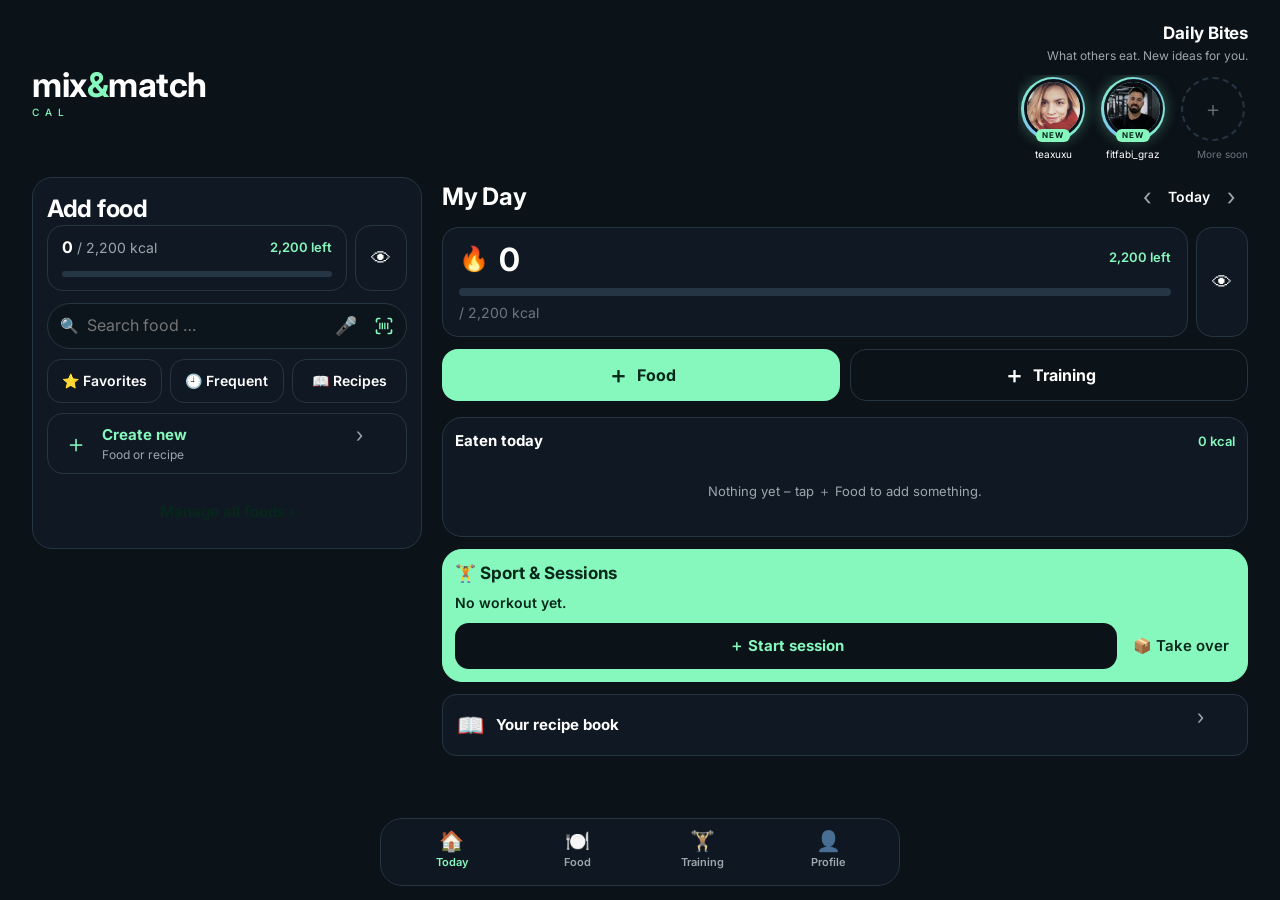
==== index.html @ d4cfd630 "Version 4.0: neues Design – Heute · Essen · Training · Profil, 👁 Anzeige (nur Kalorien als Standard)" ====
<!DOCTYPE html>
<html lang="en">

<!-- =====================================================
     Mix & Match Calories – Version 1.1 (EN/DE)
     Aufbau:  index.html       = das Haus (Struktur)
              css/style.css    = die Einrichtung (Aussehen)
              js/texte.js      = das zweisprachige Klingelschild (alle Texte EN + DE)
              js/startdaten.js = die Erstmieter (Start-Lebensmittel)
              js/speicher.js   = der Keller (localStorage)
              js/app.js        = die Hausmeister (alle Funktionen)
     Texte im HTML sind nur Platzhalter: data-t="..." sagt, welcher
     Text aus texte.js hier in der gewählten Sprache hinkommt.
     ===================================================== -->

<head>
    <meta charset="UTF-8">
    <meta name="viewport" content="width=device-width, initial-scale=1, maximum-scale=1, user-scalable=no, viewport-fit=cover">
    <meta name="theme-color" content="#0b1218">
    <meta name="apple-mobile-web-app-capable" content="yes">
    <meta name="apple-mobile-web-app-status-bar-style" content="black">
    <title>Mix & Match Cal</title>
    <meta name="apple-mobile-web-app-title" content="Mix & Match Cal">
    <meta name="application-name" content="Mix & Match Cal">
    <meta name="description" content="Mix your favorite foods into your perfect day – calories and protein are calculated automatically.">
    <link rel="manifest" href="manifest.webmanifest">
    <link rel="icon" type="image/png" href="bilder/icon/favicon.png">
    <link rel="apple-touch-icon" sizes="180x180" href="bilder/icon/apple-touch-icon.png?v=39">
    <link rel="apple-touch-icon" sizes="167x167" href="bilder/icon/apple-touch-icon-167.png?v=39">
    <link rel="apple-touch-icon" sizes="152x152" href="bilder/icon/apple-touch-icon-152.png?v=39">

    <link rel="preconnect" href="https://fonts.googleapis.com">
    <link rel="preconnect" href="https://fonts.gstatic.com" crossorigin>
    <link href="https://fonts.googleapis.com/css2?family=Inter:wght@400;500;600;700&display=swap" rel="stylesheet">
    <link rel="stylesheet" href="css/style.css">
</head>

<body data-tab="plan">

    <!-- ===== Kopfbereich: Logo + Story-Kreise ("What I Eat in a Day") ===== -->
    <header class="kopf">
        <h1 class="logo">
            mix<span>&amp;</span>match
            <small>CAL</small>
        </h1>
        <section class="creators" aria-labelledby="creatorsTitel">
            <h2 id="creatorsTitel" class="creators-titel" data-t="creators">What I Eat in a Day</h2>
            <p class="creators-unter" data-t="creatorsUnter">Recipes and ideas from your favorite people on Instagram and YouTube</p>
            <div id="storyLeiste" class="story-leiste"></div>
        </section>
    </header>

    <main class="layout">

        <!-- ===== Bereich: Meine Lebensmittel ===== -->
        <section class="bereich bereich-foods">

            <h2 class="tag-titel" data-t="essenHinzu">Add food</h2>
            <div class="kcal-zeile">
                <div class="kcal-mini" id="essenKcal"><span class="kcal-mini-text"><b id="essenKcalIst">0</b> / <span id="essenKcalZiel">2.200</span> kcal</span><span class="kcal-mini-frei" id="essenKcalFrei"></span><span class="kpi-spur"><i id="essenKcalSpur"></i></span></div>
                <button type="button" class="knopf-auge" data-anzeige data-t-aria="anzeigeTitel" aria-label="What do you want to see?">👁</button>
            </div>
            <!-- Eine Suche + Chips: Favoriten · Häufig · Rezepte -->
            <div class="tag-oben">
                <label class="suche tag-suche">
                    <span aria-hidden="true">🔍</span>
                    <input id="tagSuche" type="search" data-t-ph="tagSuchePh" placeholder="Add food …" autocomplete="off" enterkeyhint="search">
                    <button type="button" class="suche-mikro" id="tagMikro" data-t-aria="diktieren" data-t-title="diktieren" aria-label="Dictate" title="Dictate" hidden>🎤</button>
                    <button type="button" class="suche-scan" id="tagScan" data-t-aria="scanOeffnen" data-t-title="scanOeffnen" aria-label="Scan barcode" title="Scan barcode">
                        <svg viewBox="0 0 24 24" width="20" height="20" aria-hidden="true"><path d="M3 7V5a2 2 0 0 1 2-2h2M17 3h2a2 2 0 0 1 2 2v2M21 17v2a2 2 0 0 1-2 2h-2M7 21H5a2 2 0 0 1-2-2v-2" fill="none" stroke="currentColor" stroke-width="2" stroke-linecap="round"/><path d="M7 8v8M10 8v8M13 8v8M16.5 8v8" stroke="currentColor" stroke-width="1.6"/></svg>
                    </button>
                </label>
</div>
            <div class="essen-chips" role="group">
                <button type="button" class="essen-chip" id="iconFavoriten" aria-pressed="false"><span class="chip-emo" aria-hidden="true">⭐ </span><span data-t="filterFav">Favorites</span></button>
                <button type="button" class="essen-chip" id="iconZuletzt" aria-pressed="false"><span class="chip-emo" aria-hidden="true">🕘 </span><span data-t="haeufig">Frequent</span></button>
                <button type="button" class="essen-chip" id="iconRezepte" aria-pressed="false"><span class="chip-emo" aria-hidden="true">📖 </span><span data-t="filterRezepte">Recipes</span></button>
                        </div>
            <button type="button" class="neu-zeile" id="knopfNeuKlein"><span class="neu-plus" aria-hidden="true">＋</span><span class="sport-info"><strong data-t="neuAnlegen">Create new</strong><small data-t="neuAnlegenText">Food or recipe</small></span><span class="knopf-icon klein" aria-hidden="true">›</span></button>
            <div id="tagTreffer" class="tag-treffer liste kompakt" hidden></div>
            <div id="schnellPanel" class="schnell-panel" hidden></div>
            <label class="suche" hidden>
                <span aria-hidden="true">🔍</span>
                <input id="suche" type="search" data-t-ph="suche" placeholder="Search foods ..." autocomplete="off">
                <button type="button" class="suche-scan" id="knopfScan" data-t-aria="scanOeffnen" data-t-title="scanOeffnen" aria-label="Scan barcode" title="Scan barcode">
                    <svg viewBox="0 0 24 24" width="20" height="20" aria-hidden="true"><path d="M3 7V5a2 2 0 0 1 2-2h2M17 3h2a2 2 0 0 1 2 2v2M21 17v2a2 2 0 0 1-2 2h-2M7 21H5a2 2 0 0 1-2-2v-2" fill="none" stroke="currentColor" stroke-width="2" stroke-linecap="round"/><path d="M7 8v8M10 8v8M13 8v8M16.5 8v8" stroke="currentColor" stroke-width="1.6"/></svg>
                </button>
            </label>

            <div class="filter" role="group" hidden>
                <button type="button" class="chip aktiv" data-filter="alle" data-t="filterAlle">All</button>
                <button type="button" class="chip" data-filter="favoriten" data-t="filterFav">Favorites</button>
                <button type="button" class="chip" data-filter="zuletzt" data-t="filterZuletzt">Recent</button>
                <button type="button" class="chip" data-filter="eigene" data-t="filterEigene">My Foods</button>
                <button type="button" class="chip" data-filter="rezepte" data-t="filterRezepte">Recipes</button>
            </div>

            <h3 class="block-titel" id="listeTitel" hidden></h3>
            <div id="lebensmittelListe" class="liste"></div>
            <button type="button" class="knopf-link" id="knopfAlleLm" data-t="alleLm">Manage all foods ›</button>
        </section>

        <!-- ===== Bereich: Mein Tag ===== -->
        <section class="bereich bereich-plan">

            <!-- Titel + Datum -->
            <div class="tag-kopf">
                <h2 class="tag-titel" data-t="tabTag">My Day</h2>
                <div class="datum-leiste">
                    <button type="button" class="knopf-pfeil" id="tagZurueck" data-t-aria="tagZurueck" aria-label="Previous day">‹</button>
                    <button type="button" class="datum-text" id="datumText" data-t-title="zuHeute" title="Back to today">Today</button>
                    <button type="button" class="knopf-pfeil" id="tagVor" data-t-aria="tagVor" aria-label="Next day">›</button>
                </div>
            </div>

            <!-- Kennzahlen: Icon · Zahl · Balken · Ziel (ohne viel Text) -->
            <div class="kpi-bereich">
            <div class="kpis" role="group" data-t-aria="kennzahlen" aria-label="Today's totals">
                <div class="kpi" id="kpiKcal" style="--farbe: var(--farbe-kcal)">
                    <span class="kpi-zeile"><span class="kpi-icon" aria-hidden="true">🔥</span><strong id="kcalIst">0</strong></span>
                    <span class="kpi-spur"><i></i></span>
                    <small id="kcalZiel">/ 2,200 kcal</small>
                    <span class="kpi-frei" id="kcalFrei"></span>
                </div>
                <div class="kpi" id="kpiProtein" style="--farbe: var(--farbe-protein)">
                    <span class="kpi-zeile"><span class="kpi-icon" aria-hidden="true">💪</span><strong id="proteinIst">0</strong></span>
                    <span class="kpi-spur"><i></i></span>
                    <small id="proteinZiel">/ 160 g</small>
                </div>
                <div class="kpi" id="kpiFett" style="--farbe: var(--farbe-fett)">
                    <span class="kpi-zeile"><span class="kpi-icon" aria-hidden="true">🧈</span><strong id="fettIst">0</strong></span>
                    <span class="kpi-spur"><i></i></span>
                    <small id="fettZiel">/ 80 g</small>
                </div>
                <div class="kpi" id="kpiKh" style="--farbe: var(--farbe-kh)">
                    <span class="kpi-zeile"><span class="kpi-icon" aria-hidden="true">🍞</span><strong id="khIst">0</strong></span>
                    <span class="kpi-spur"><i></i></span>
                    <small id="khZiel">/ 250 g</small>
                </div>
            </div>
            <button type="button" class="knopf-auge" data-anzeige data-t-aria="anzeigeTitel" aria-label="What do you want to see?">👁</button>
            </div>
            <div class="plus-knoepfe">
                <button type="button" class="knopf-plus-essen" id="knopfPlusEssen"><span aria-hidden="true">＋</span> <span data-t="plusEssen">Food</span></button>
                <button type="button" class="knopf-plus-training" id="knopfSport"><span aria-hidden="true">＋</span> <span data-t="plusTraining">Training</span></button>
            </div>


            <div id="trainerVorschlaege" class="vorschlaege" hidden></div>
            <div id="mahlzeiten" class="mahlzeiten"></div>
            <div id="sportTag" class="sport-tag"></div>
            <button type="button" class="profil-zeile rezeptbuch-zeile" id="knopfRezeptbuch">
                <span class="sport-icon" aria-hidden="true">📖</span>
                <span class="sport-info"><strong data-t="deinRezeptbuch">Your recipe book</strong></span>
                <span class="knopf-icon klein" aria-hidden="true">›</span>
            </button>
        </section>

        <!-- ===== Bereich: Training ===== -->
        <section class="bereich bereich-training">
            <h2 class="tag-titel" data-t="trainingTitel">My training</h2>
            <div class="plus-knoepfe">
                <button type="button" class="knopf-plus-essen" id="knopfTrainingSession"><span aria-hidden="true">＋</span> <span data-t="sessionNeu">Start session</span></button>
                <button type="button" class="knopf-plus-training" id="knopfTrainingUebung"><span aria-hidden="true">＋</span> <span data-t="uebungAnlegen">New exercise</span></button>
            </div>
            <div id="trainingHeute"></div>
            <h3 class="block-titel" data-t="trainingWoche">Last 7 days</h3>
            <div id="trainingWoche" class="sport-liste"></div>
            <h3 class="block-titel" data-t="trainingSessions">Saved sessions</h3>
            <div id="trainingSessions" class="sport-liste"></div>
            <h3 class="block-titel" data-t="trainingUebungen">My exercises</h3>
            <div id="trainingUebungen" class="sport-liste"></div>
        </section>

        <!-- ===== Bereich: Profil ===== -->
        <section class="bereich bereich-profil">
            <h2 class="tag-titel" data-t="tabProfil">Profile</h2>
            <div class="profil-liste">
                <button type="button" class="profil-zeile" id="knopfKonto">
                    <span class="sport-icon" aria-hidden="true">👤</span>
                    <span class="sport-info"><strong data-t="kontoTitel">Account &amp; coach</strong><small id="profilKontoText"></small></span>
                    <span class="knopf-icon klein" aria-hidden="true">›</span>
                </button>
                <button type="button" class="profil-zeile" data-anzeige>
                    <span class="sport-icon" aria-hidden="true">👁</span>
                    <span class="sport-info"><strong data-t="anzeigeZeile">Display</strong><small data-t="anzeigeZeileText">Choose what you see on your day</small></span>
                    <span class="knopf-icon klein" aria-hidden="true">›</span>
                </button>
                <button type="button" class="profil-zeile" id="knopfEinstellungen">
                    <span class="sport-icon" aria-hidden="true">🎯</span>
                    <span class="sport-info"><strong data-t="zieleUndSicherung">Daily goals &amp; backup</strong><small id="profilZieleText"></small></span>
                    <span class="knopf-icon klein" aria-hidden="true">›</span>
                </button>
                <div class="profil-zeile">
                    <span class="sport-icon" aria-hidden="true">🌐</span>
                    <span class="sport-info"><strong data-t="sprache">Language</strong></span>
                    <div class="sprachwahl" role="group" data-t-aria="sprachwahl" aria-label="Language">
                        <button type="button" data-sprache="en" lang="en">EN</button>
                        <button type="button" data-sprache="de" lang="de">DE</button>
                    </div>
                </div>
                <button type="button" class="profil-zeile" id="profilAppZeile" hidden>
                    <span class="sport-icon" aria-hidden="true">📲</span>
                    <span class="sport-info"><strong data-t="appInstallieren">Save as app</strong><small data-t="appInstallierenText">Tap for the step-by-step guide</small></span>
                    <span class="knopf-icon klein" aria-hidden="true">›</span>
                </button>
            </div>
            <p class="beschreibung" data-t-html="beschreibung">
                Mix your favorite foods into your perfect day –
                <span>calories and protein</span> are calculated automatically.
            </p>
            <p class="app-version" id="appVersion"></p>
        </section>
    </main>

    <!-- ===== Leiste unten: Tag · Lebensmittel · ＋ · Training · Profil ===== -->
    <nav class="unten-nav" aria-label="Sections">
        <button type="button" class="tab" data-tab="plan"><span class="nav-icon" aria-hidden="true">🏠</span><span class="nav-text" data-t="tabHeute">Today</span></button>
        <button type="button" class="tab" data-tab="foods"><span class="nav-icon" aria-hidden="true">🍽️</span><span class="nav-text" data-t="tabEssen">Food</span></button>
        <button type="button" class="tab" data-tab="training"><span class="nav-icon" aria-hidden="true">🏋️</span><span class="nav-text" data-t="tabTraining">Training</span></button>
        <button type="button" class="tab" data-tab="profil"><span class="nav-icon" aria-hidden="true">👤</span><span class="nav-text" data-t="tabProfil">Profile</span><span class="nav-punkt" id="navKontoPunkt" hidden></span></button>
    </nav>

    <!-- ===== Fenster: Lebensmittel anlegen / bearbeiten ===== -->
    <dialog id="dialogFormular" class="fenster">
        <form id="formular" method="dialog" novalidate>
            <div class="fenster-kopf">
                <h2 id="formularTitel">Add Food</h2>
                <button type="button" class="knopf-icon" data-schliessen data-t-aria="schliessen" aria-label="Close">✕</button>
            </div>

            <div class="eingabe-karte">
                <label class="foto-feld" id="formFotoFeld" for="fotoInput">
                    <span id="fotoText" class="foto-text">
                        <span class="foto-icon" aria-hidden="true">📷</span>
                        <span data-t="fotoHoch">UPLOAD PHOTO</span>
                    </span>
                    <img id="fotoVorschau" alt="">
                </label>
                <input id="fotoInput" type="file" accept="image/*" hidden>

                <div class="eingabe-rechts">
                    <input id="eingabeName" class="eingabe-name" type="text" data-t-ph="name" placeholder="Food name" maxlength="60" autocomplete="off">

                    <div class="menge-steuerung">
                        <button type="button" class="rund minus" id="formMinus" data-t-aria="weniger" aria-label="Less">−</button>
                        <label class="menge-wert">
                            <input id="eingabeMenge" type="text" inputmode="decimal" value="100" data-t-aria="menge" aria-label="Amount in grams">
                            <span>g</span>
                        </label>
                        <button type="button" class="rund plus" id="formPlus" data-t-aria="mehr" aria-label="More">+</button>
                    </div>
                </div>
            </div>

            <div class="werte-zeile">
                <label class="wert-feld">
                    <span class="wert-icon" aria-hidden="true">🔥</span>
                    <input id="eingabeKcal" type="text" inputmode="decimal" placeholder="0">
                    <span class="einheit">kcal</span>
                </label>
                <label class="wert-feld">
                    <span class="wert-icon" aria-hidden="true">💪</span>
                    <input id="eingabeProtein" type="text" inputmode="decimal" placeholder="0">
                    <span class="einheit" data-t="gProtein">g protein</span>
                </label>
            </div>

            <div class="werte-zeile">
                    <label class="wert-feld">
                        <span class="wert-icon" aria-hidden="true">🌾</span>
                        <input id="eingabeKh" type="text" inputmode="decimal" placeholder="0">
                        <span class="einheit" data-t="gKh">g carbs</span>
                    </label>
                    <label class="wert-feld">
                        <span class="wert-icon" aria-hidden="true">💧</span>
                        <input id="eingabeFett" type="text" inputmode="decimal" placeholder="0">
                        <span class="einheit" data-t="gFett">g fat</span>
                    </label>
                </div>

            <p class="hinweis" data-t="hinweis">All values are optional.</p>
            <label class="schalter gemeinsam-schalter" id="formGemeinsamBox" hidden>
                <input type="checkbox" id="formGemeinsam"><span data-t="fuerAlle">🌍 Save for everyone in the app</span>
            </label>
            <p class="fehler" id="formularFehler" role="alert"></p>

            <div class="fenster-aktionen">
                <button type="button" class="knopf-text" id="fotoEntfernen" data-t="fotoWeg" hidden>Remove photo</button>
                <button type="submit" class="knopf-primaer breit" id="formularSpeichern">Save Food</button>
            </div>
        </form>
    </dialog>

    <!-- ===== Fenster: Was anlegen? Lebensmittel oder Rezept ===== -->
    <dialog id="dialogNeu" class="fenster">
        <div class="fenster-kopf">
            <h2 data-t="neuWas">What do you want to add?</h2>
            <button type="button" class="knopf-icon" data-schliessen data-t-aria="schliessen" aria-label="Close">✕</button>
        </div>
        <div class="neu-auswahl">
            <button type="button" class="neu-karte" id="neuLebensmittel">
                <span class="neu-icon" aria-hidden="true">🥑</span>
                <span><b data-t="neuLm">Food</b><small data-t="neuLmText">One product with its nutrition values</small></span>
            </button>
            <button type="button" class="neu-karte" id="neuRezept">
                <span class="neu-icon" aria-hidden="true">🍳</span>
                <span><b data-t="neuRezept">Recipe</b><small data-t="neuRezeptText">Combine ingredients</small></span>
            </button>
            <button type="button" class="neu-karte" id="neuScan">
                <span class="neu-icon" aria-hidden="true">📷</span>
                <span><b data-t="neuScan">Scan barcode</b><small data-t="neuScanText">Point the camera at the package</small></span>
            </button>
            <button type="button" class="neu-karte" id="neuUebung">
                <span class="neu-icon" aria-hidden="true">🏋️</span>
                <span><b data-t="neuUebung">Exercise</b><small data-t="neuUebungText">A single exercise – from suggestions or your own</small></span>
            </button>
            <button type="button" class="neu-karte" id="neuSession">
                <span class="neu-icon" aria-hidden="true">📦</span>
                <span><b data-t="neuSession">Whole session</b><small data-t="neuSessionText">HYROX, triathlon, gym, home – or one of yours</small></span>
            </button>
        </div>
    </dialog>


    <!-- ===== Fenster: Sport (Session des Tages) ===== -->
    <dialog id="dialogSport" class="fenster">
        <div class="fenster-kopf">
            <h2 id="sportTitel">Sport today</h2>
            <button type="button" class="knopf-icon" data-schliessen data-t-aria="schliessen" aria-label="Close">✕</button>
        </div>
        <input id="sessionName" class="eingabe-name session-name" type="text" maxlength="40" autocomplete="off"
               data-t-ph="sessionNamePh" data-t-aria="sessionNameAria" placeholder="Session name, e.g. HYROX unit" aria-label="Session name">
        <div id="sportListe" class="sport-liste"></div>
        <div class="sport-knoepfe">
            <button type="button" class="knopf-primaer" id="sportNeu" data-t="uebungNeu">＋ New exercise</button>
            <button type="button" class="knopf-zweit" id="sportBloecke" data-t="uebungBestehend">📚 Choose exercise</button>
        </div>
        <button type="button" class="knopf-zweit breit" id="sportSessions" data-t="sessionUebernehmen">📦 Take over a whole session</button>
        <button type="button" class="knopf-zweit breit" id="sportSessionSpeichern" data-t="sessionSpeichern" hidden>💾 Save session for later</button>
        <h3 class="block-titel" id="sportMeineTitel" data-t="meineUebungenSchnell" hidden>My exercises – tap to add</h3>
        <div id="sportMeine" class="sport-liste"></div>
    </dialog>

    <!-- ===== Fenster: gespeicherte Übungen & Sessions ===== -->
    <dialog id="dialogBloecke" class="fenster">
        <div class="fenster-kopf">
            <h2 id="bloeckeTitel" data-t="bloeckeTitel">Saved exercises</h2>
            <button type="button" class="knopf-icon" data-schliessen data-t-aria="schliessen" aria-label="Close">✕</button>
        </div>
        <label class="suche">
            <span aria-hidden="true">🔍</span>
            <input id="blockSuche" type="search" data-t-ph="blockSuchePh" placeholder="Search …" autocomplete="off">
        </label>
        <div id="blockKategorien" class="kategorie-chips" role="group"></div>
        <h3 class="block-titel" id="blockGanzeTitel" data-t="ganzesTraining">Whole session</h3>
        <div id="blockGanze" class="sport-liste"></div>
        <h3 class="block-titel" id="blockEinzelnTitel" data-t="einzelneUebung">Single exercise</h3>
        <div id="blockEinzeln" class="sport-liste"></div>
    </dialog>

    <!-- ===== Fenster: eine Übung ===== -->
    <dialog id="dialogUebung" class="fenster">
        <div class="fenster-kopf">
            <h2 id="uebungTitel">Exercise</h2>
            <button type="button" class="knopf-icon" data-schliessen data-t-aria="schliessen" aria-label="Close">✕</button>
        </div>
        <input id="uebungName" class="eingabe-name" type="text" maxlength="60" autocomplete="off"
               data-t-ph="uebungNamePh" data-t-aria="uebungNameAria" placeholder="e.g. Squats, SkiErg, Running" aria-label="Exercise name">
        <div id="uebungVorschlaege" class="uebung-vorschlaege" hidden></div>

        <!-- Video: wie die Übung geht (Hochformat vom Handy) -->
        <div class="uebung-video">
            <div id="uebungVideoBox" class="video-hoch" hidden>
                <video id="uebungVideo" playsinline controls loop muted preload="metadata"></video>
            </div>
            <div class="video-knoepfe">
                <button type="button" class="knopf-zweit" id="uebungVideoKnopf">🎥 Add video</button>
                <button type="button" class="knopf-zweit" id="uebungVideoWeg" data-t="videoEntfernen" hidden>Remove video</button>
                <button type="button" class="knopf-zweit" id="uebungVideoAlle" hidden>🌍 Video for everyone</button>
            </div>
            <input id="uebungVideoInput" type="file" accept="video/*" hidden>
        </div>

        <!-- Was wird gemessen? Frei wählbar statt Kraft/Ausdauer/Schwimmen -->
        <p class="unterzeile" data-t="felderTitel">What do you want to log?</p>
        <div id="uebungFelder" class="felder-wahl" role="group" data-t-aria="felderTitel" aria-label="What do you want to log?"></div>

        <h3 class="block-titel" data-t="saetze">Sets</h3>
        <div id="uebungSaetze" class="saetze"></div>
        <div class="video-knoepfe">
            <button type="button" class="knopf-hinzu" id="uebungSatzPlus" data-t="satzPlus">＋ Set</button>
            <button type="button" class="knopf-zweit" id="uebungWiederholen" data-t="wiederholen" hidden>↻ Repeat all</button>
        </div>

        <textarea id="uebungNotiz" class="anleitung-feld" rows="2" maxlength="300" data-t-ph="notizPh" placeholder="Note (optional)"></textarea>
        <p id="uebungFehler" class="fehler" role="alert"></p>
        <button type="button" class="knopf-primaer breit" id="uebungSpeichern" data-t="speichern">Save</button>
        <button type="button" class="aktion gefahr" id="uebungLoeschen" hidden>🗑 Delete</button>
    </dialog>


    <!-- ===== Fenster: Konto & Trainer ===== -->
    <dialog id="dialogKonto" class="fenster">
        <div class="fenster-kopf">
            <h2 data-t="kontoTitel">Account &amp; coach</h2>
            <button type="button" class="knopf-icon" data-schliessen data-t-aria="schliessen" aria-label="Close">✕</button>
        </div>
        <div id="kontoInhalt" class="konto-inhalt"></div>
        <p id="kontoFehler" class="fehler" role="alert"></p>
    </dialog>

    <!-- ===== Fenster: Anzeige – was soll man sehen? (👁) ===== -->
    <dialog id="dialogAnzeige" class="fenster">
        <div class="fenster-kopf">
            <h2 data-t="anzeigeTitel">What do you want to see?</h2>
            <button type="button" class="knopf-icon" data-schliessen data-t-aria="schliessen" aria-label="Close">✕</button>
        </div>
        <h3 class="block-titel" data-t="anzeigeWerte">Values</h3>
        <div class="anzeige-liste">
            <label class="anzeige-punkt"><input type="checkbox" data-anzeige-wert="kcal"> 🔥 <span data-t="kcalName">Calories</span></label>
            <label class="anzeige-punkt"><input type="checkbox" data-anzeige-wert="protein"> 💪 <span data-t="protein">Protein</span></label>
            <label class="anzeige-punkt"><input type="checkbox" data-anzeige-wert="fett"> 🧈 <span data-t="fett">Fat</span></label>
            <label class="anzeige-punkt"><input type="checkbox" data-anzeige-wert="kh"> 🍞 <span data-t="kh">Carbs</span></label>
        </div>
        <h3 class="block-titel" data-t="anzeigeBereiche">Sections</h3>
        <div class="anzeige-liste">
            <label class="anzeige-punkt"><input type="checkbox" data-anzeige-wert="essen"> 🍽️ <span data-t="anzeigeEssen">Food</span></label>
            <label class="anzeige-punkt"><input type="checkbox" data-anzeige-wert="sport"> 🏋️ <span data-t="anzeigeSport">Training</span></label>
        </div>
        <p class="leer klein" data-t="anzeigeHinweis">Also in your profile under “Display”.</p>
    </dialog>

    <!-- ===== Fenster: Als App speichern (Anleitung) ===== -->
    <dialog id="dialogApp" class="fenster">
        <div class="fenster-kopf">
            <h2 data-t="appInstallieren">Save as app</h2>
            <button type="button" class="knopf-icon" data-schliessen data-t-aria="schliessen" aria-label="Close">✕</button>
        </div>
        <p class="app-warum" data-t="appWarum">Then Mix &amp; Match Cal sits on your home screen like a normal app – full screen, one tap away.</p>
        <button type="button" class="knopf-primaer breit" id="appInstallierenJetzt" data-t="appJetzt" hidden>Install now</button>
        <h3 class="app-system" data-t="appIosTitel">iPhone / iPad</h3>
        <ol class="app-schritte">
            <li data-t-html="appIos1">If you see a ✕ at the top (link opened from another app): tap ☰ / … → <b>“Open in Safari”</b>.</li>
            <li data-t-html="appIos2">In Safari tap the <b>Share</b> button (square with arrow ↑) at the bottom.</li>
            <li data-t-html="appIos3">Scroll down and tap <b>“Add to Home Screen”</b>.</li>
            <li data-t-html="appIos4">Tap <b>“Add”</b> at the top right – done! Open the app from the new icon from now on.</li>
        </ol>
        <h3 class="app-system" data-t="appAndroidTitel">Android</h3>
        <ol class="app-schritte">
            <li data-t-html="appAndroid1">Open the page in <b>Chrome</b> and tap the menu <b>⋮</b> at the top right.</li>
            <li data-t-html="appAndroid2">Tap <b>“Install app”</b> or <b>“Add to Home screen”</b> and confirm.</li>
        </ol>
    </dialog>

    <!-- ===== Fenster: Trainer sieht den Tag einer Sportlerin ===== -->
    <dialog id="dialogTrainer" class="fenster">
        <div class="fenster-kopf">
            <h2 id="trainerTitel">Athlete</h2>
            <button type="button" class="knopf-icon" data-schliessen data-t-aria="schliessen" aria-label="Close">✕</button>
        </div>
        <div class="datum-leiste">
            <button type="button" class="knopf-pfeil" id="trainerZurueck" data-t-aria="tagZurueck" aria-label="Previous day">‹</button>
            <span class="datum-text" id="trainerDatum">Today</span>
            <button type="button" class="knopf-pfeil" id="trainerVor" data-t-aria="tagVor" aria-label="Next day">›</button>
        </div>
        <div id="trainerInhalt"></div>
        <div id="trainerEssenBox" hidden>
            <p class="unterzeile" data-t="essenVorschlagen">Suggest food (counts only after confirmation):</p>
            <label class="suche">
                <span aria-hidden="true">🔍</span>
                <input id="trainerEssenSuche" type="search" data-t-ph="suche" placeholder="Search foods ..." autocomplete="off">
            </label>
            <div id="trainerEssenTreffer" class="sport-liste"></div>
        </div>
    </dialog>

    <!-- ===== Fenster: Barcode-Scanner ===== -->
    <dialog id="dialogScan" class="fenster">
        <div class="fenster-kopf">
            <h2 data-t="scanTitel">Scan barcode</h2>
            <button type="button" class="knopf-icon" data-schliessen data-t-aria="schliessen" aria-label="Close">✕</button>
        </div>
        <div id="scanKamera" class="scan-kamera">
            <video id="scanVideo" playsinline muted></video>
            <div class="scan-rahmen" aria-hidden="true"></div>
        </div>
        <p id="scanStatus" class="scan-status" role="status" aria-live="polite"></p>
        <div id="scanErgebnis" class="scan-ergebnis"></div>
        <label class="scan-feld">
            <span data-t="scanEintippen">Or type the numbers under the barcode</span>
            <span class="scan-zeile">
                <input id="scanEingabe" class="eingabe-name" type="text" inputmode="numeric" autocomplete="off" maxlength="14" placeholder="9001234567890">
                <button type="button" class="knopf-primaer" id="scanSuchen" data-t="scanSuchen">Search</button>
            </span>
        </label>
        <p id="scanFehler" class="fehler" role="alert"></p>
        <button type="button" class="knopf-zweit" id="scanNochmal" data-t="scanNochmal">Scan again</button>
    </dialog>

    <!-- ===== Fenster: Rezept anlegen / bearbeiten ===== -->
    <dialog id="dialogRezept" class="fenster">
        <form id="formRezept" method="dialog" novalidate>
            <div class="fenster-kopf">
                <h2 id="rezeptTitel">New Recipe</h2>
                <button type="button" class="knopf-icon" data-schliessen data-t-aria="schliessen" aria-label="Close">✕</button>
            </div>

            <div class="eingabe-karte">
                <label class="foto-feld" id="rezeptFotoFeld" for="rezeptFotoInput">
                    <span class="foto-text">
                        <span class="foto-icon" aria-hidden="true">📷</span>
                        <span data-t="fotoHoch">UPLOAD PHOTO</span>
                    </span>
                    <img id="rezeptFotoVorschau" class="foto-vorschau" alt="">
                </label>
                <input id="rezeptFotoInput" type="file" accept="image/*" hidden>
                <div class="eingabe-rechts">
                    <input id="rezeptName" class="eingabe-name" type="text" data-t-ph="rezeptName" placeholder="Recipe name" maxlength="60" autocomplete="off">
                </div>
            </div>

            <h3 class="zwischentitel" data-t="zutaten">Ingredients</h3>
            <div id="rezeptZutaten" class="eintraege"></div>
            <button type="button" class="knopf-hinzu" id="rezeptZutatHinzu" data-t="zutatHinzu">＋ Add ingredient</button>

            <div class="rezept-summe" id="rezeptSumme"></div>

            <div class="werte-zeile">
                <label class="wert-feld">
                    <span class="wert-icon" aria-hidden="true">⚖️</span>
                    <input id="rezeptGewicht" type="text" inputmode="decimal">
                    <span class="einheit" data-t="gewichtFertig">g finished</span>
                </label>
                <label class="wert-feld">
                    <span class="wert-icon" aria-hidden="true">🍽️</span>
                    <input id="rezeptPortionen" type="text" inputmode="numeric" placeholder="1">
                    <span class="einheit" data-t="portionen">portions</span>
                </label>
            </div>
            <p class="hinweis" data-t="rezeptHinweis">Baking and cooking evaporate water.</p>

            <h3 class="zwischentitel" data-t="anleitung">Instructions</h3>
            <textarea id="rezeptAnleitung" class="anleitung-feld" rows="7" data-t-ph="anleitungPlatzhalter"></textarea>
            <label class="schalter gemeinsam-schalter" id="rezeptGemeinsamBox" hidden>
                <input type="checkbox" id="rezeptGemeinsam"><span data-t="fuerAlle">🌍 Save for everyone in the app</span>
            </label>
            <p class="fehler" id="rezeptFehler" role="alert"></p>

            <div class="fenster-aktionen">
                <button type="submit" class="knopf-primaer breit" data-t="rezeptSpeichern">Save Recipe</button>
            </div>
        </form>
    </dialog>

    <!-- ===== Fenster: Rezept ansehen (Kochbuch) ===== -->
    <dialog id="dialogAnsicht" class="fenster ansicht">
        <div class="fenster-kopf">
            <h2 id="ansichtTitel">Recipe</h2>
            <button type="button" class="knopf-icon" data-schliessen data-t-aria="schliessen" aria-label="Close">✕</button>
        </div>
        <div class="ansicht-kopf">
            <div id="ansichtBild"></div>
            <div>
                <p class="ansicht-portion" id="ansichtPortion"></p>
                <div class="ansicht-werte" id="ansichtWerte"></div>
                <p class="ansicht-100" id="ansicht100"></p>
            </div>
        </div>

        <button type="button" id="ansichtCreator" class="creator-link" hidden></button>

        <h3 class="zwischentitel" data-t="zutaten">Ingredients</h3>
        <ul class="ansicht-zutaten" id="ansichtZutaten"></ul>

        <h3 class="zwischentitel" data-t="anleitung">Instructions</h3>
        <p class="ansicht-anleitung" id="ansichtAnleitung"></p>

        <p class="unterzeile" id="ansichtPlanText">Add to today's plan:</p>
        <div class="mahlzeit-knoepfe" id="ansichtMahlzeiten"></div>
        <div class="aktionen-liste">
            <button type="button" class="aktion" id="ansichtBearbeiten" data-t="bearbeiten">✎ Edit</button>
            <button type="button" class="aktion" id="ansichtMehr" data-t="weitereOptionen">⋯ More options</button>
        </div>
    </dialog>

    <!-- ===== Fenster: Creator-Profil ===== -->
    <dialog id="dialogCreator" class="fenster">
        <div class="fenster-kopf">
            <h2 id="creatorName">Creator</h2>
            <button type="button" class="knopf-icon" data-schliessen data-t-aria="schliessen" aria-label="Close">✕</button>
        </div>
        <div class="creator-kopf">
            <div id="creatorFoto" class="creator-foto" role="img"></div>
            <div class="creator-info">
                <p id="creatorTitel" class="creator-titel"></p>
                <a id="creatorInstagram" class="creator-insta" target="_blank" rel="noopener noreferrer">
                    <span aria-hidden="true">📸</span> <span id="creatorHandle"></span>
                </a>
            </div>
        </div>
        <ul id="creatorBio" class="creator-bio"></ul>
        <div id="creatorCodesBox">
            <h3 class="zwischentitel" data-t="codes">Discount codes</h3>
            <div id="creatorCodes" class="creator-codes"></div>
        </div>
        <h3 class="zwischentitel" id="creatorRezepteTitel">Meals</h3>
        <div id="creatorRezepte" class="liste"></div>
    </dialog>

    <!-- ===== Fenster: Lebensmittel für eine Mahlzeit auswählen ===== -->
    <dialog id="dialogAuswahl" class="fenster">
        <div class="fenster-kopf">
            <h2 id="auswahlTitel">Add to Breakfast</h2>
            <button type="button" class="knopf-icon" data-schliessen data-t-aria="schliessen" aria-label="Close">✕</button>
        </div>
        <label class="suche">
            <span aria-hidden="true">🔍</span>
            <input id="auswahlSuche" type="search" data-t-ph="suche" placeholder="Search foods ..." autocomplete="off">
            <button type="button" class="suche-scan" id="auswahlScan" data-t-aria="scanOeffnen" data-t-title="scanOeffnen" aria-label="Scan barcode" title="Scan barcode">
                <svg viewBox="0 0 24 24" width="20" height="20" aria-hidden="true"><path d="M3 7V5a2 2 0 0 1 2-2h2M17 3h2a2 2 0 0 1 2 2v2M21 17v2a2 2 0 0 1-2 2h-2M7 21H5a2 2 0 0 1-2-2v-2" fill="none" stroke="currentColor" stroke-width="2" stroke-linecap="round"/><path d="M7 8v8M10 8v8M13 8v8M16.5 8v8" stroke="currentColor" stroke-width="1.6"/></svg>
            </button>
        </label>
        <div id="auswahlListe" class="liste kompakt"></div>
    </dialog>

    <!-- ===== Fenster: Aktionen für ein Lebensmittel ===== -->
    <dialog id="dialogAktionen" class="fenster">
        <div class="fenster-kopf">
            <h2 id="aktionenTitel">Food</h2>
            <button type="button" class="knopf-icon" data-schliessen data-t-aria="schliessen" aria-label="Close">✕</button>
        </div>
        <p class="unterzeile" id="aktionenPlanText">Add to today's plan:</p>
        <div class="mahlzeit-knoepfe" id="aktionenMahlzeiten"></div>
        <div class="aktionen-liste">
            <button type="button" class="aktion" id="aktionFavorit">☆ Add to favorites</button>
            <button type="button" class="aktion" id="aktionBearbeiten" data-t="bearbeiten">✎ Edit</button>
            <button type="button" class="aktion gefahr" id="aktionLoeschen">🗑 Delete</button>
        </div>
    </dialog>

    <!-- ===== Fenster: Einstellungen ===== -->
    <dialog id="dialogEinstellungen" class="fenster">
        <form id="formEinstellungen" method="dialog" novalidate>
            <div class="fenster-kopf">
                <h2 data-t="ziele">Daily Goals</h2>
                <button type="button" class="knopf-icon" data-schliessen data-t-aria="schliessen" aria-label="Close">✕</button>
            </div>
            <div class="ziele">
                <label><span>🔥 <span data-t="kalorien">Calories</span></span> <span class="ziel-wert"><input id="zielKcal" type="text" inputmode="numeric"> kcal</span></label>
                <label><span>💪 <span data-t="protein">Protein</span></span> <span class="ziel-wert"><input id="zielProtein" type="text" inputmode="numeric"> g</span></label>
                <label><span>🌾 <span data-t="kh">Carbs</span></span> <span class="ziel-wert"><input id="zielKh" type="text" inputmode="numeric"> g</span></label>
                <label><span>💧 <span data-t="fett">Fat</span></span> <span class="ziel-wert"><input id="zielFett" type="text" inputmode="numeric"> g</span></label>
            </div>
            <button type="submit" class="knopf-primaer breit" data-t="zieleSpeichern">Save Goals</button>

            <h3 class="zwischentitel" data-t="sicherung">Backup</h3>
            <p class="unterzeile" data-t="sicherungText">Your foods are saved only in this browser. Download a backup to keep them safe or move them to another device.</p>
            <div class="fenster-aktionen zwei">
                <button type="button" class="knopf-zweit" id="knopfExport" data-t="export">⬇ Download backup</button>
                <button type="button" class="knopf-zweit" id="knopfImport" data-t="import">⬆ Restore backup</button>
            </div>
            <input id="importInput" type="file" accept="application/json,.json" hidden>

            <p class="quellen" data-t="quellen">Nutrition data: USDA FoodData Central and Open Food Facts (openfoodfacts.org, ODbL).</p>
        </form>
    </dialog>

    <!-- ===== Kurze Meldungen unten ===== -->
    <div id="meldung" class="meldung" role="status" aria-live="polite"></div>

    <script src="js/texte.js"></script>
    <script src="js/startdaten.js"></script>
    <script src="js/gemeinsam.js"></script>
    <script src="js/influencer.js"></script>
    <script src="js/speicher.js"></script>
    <script src="js/online.js"></script>
    <script src="js/scanner.js"></script>
    <script src="js/uebungen.js"></script>
    <script src="js/sport.js"></script>
    <script src="js/wolke-konfig.js"></script>
    <script src="js/wolke.js"></script>
    <script src="js/konto.js"></script>
    <script src="js/sprache-eingabe.js"></script>
    <script src="js/app.js"></script>
</body>

</html>
---- css/style.css ----
/* =====================================================
   Mix & Match Calories – Aussehen (Design-Agent)
   Handy zuerst: Grundregeln gelten fürs Handy,
   ab 900 px Breite kommen die Desktop-Regeln unten dazu.
   ===================================================== */

/* ---------- Design-Variablen: EINE Stelle für alle Farben & Größen ---------- */
:root {
    --hintergrund: #0b1218;
    --flaeche: #101923;
    --flaeche-hell: #18252e;
    --eingabe: #0d151c;
    --rand: #263543;

    --akzent: #86f7bd;
    --akzent-text: #06281a;
    --text: #ffffff;
    --text-grau: #9ca6ad;
    --text-blass: #6b7780;

    --farbe-kcal: #86f7bd;
    --farbe-protein: #7cc4f2;
    --farbe-kh: #f6c95e;
    --farbe-fett: #f49ac1;
    --farbe-feuer: #ff8a4c;
    --farbe-fehler: #ff7a7a;

    --radius-gross: 20px;
    --radius: 14px;
    --radius-klein: 10px;

    --schrift: "Inter", system-ui, -apple-system, "Segoe UI", Roboto, Arial, sans-serif;
}

/* ---------- Grundlagen ---------- */
* {
    box-sizing: border-box;
}

html {
    -webkit-text-size-adjust: 100%;
}

body {
    margin: 0;
    padding: 16px 16px calc(32px + env(safe-area-inset-bottom));
    background: var(--hintergrund);
    color: var(--text);
    font-family: var(--schrift);
    font-size: 15px;
    line-height: 1.4;
    min-height: 100vh;
}

button,
input {
    font: inherit;
    color: inherit;
}

button {
    cursor: pointer;
    -webkit-tap-highlight-color: transparent;
}

input {
    font-size: 16px; /* verhindert das automatische Hineinzoomen am iPhone */
}

/* ---------- Kopfbereich ---------- */
.kopf {
    display: flex;
    align-items: center;
    justify-content: space-between;
    gap: 12px;
}

.logo {
    margin: 0;
    font-size: 28px;
    font-weight: 700;
    letter-spacing: -0.5px;
    line-height: 1;
}

.logo span {
    color: var(--akzent);
}

.logo small {
    display: block;
    margin-top: 6px;
    color: var(--akzent);
    font-size: 11px;
    font-weight: 500;
    letter-spacing: 7px;
}

.kopf-aktionen {
    display: flex;
    gap: 8px;
}

.intro {
    display: flex;
    align-items: flex-start;
    gap: 12px;
    margin: 14px 0 16px;
}

.intro .beschreibung {
    flex: 1;
    min-width: 0;
    margin: 0;
}

/* Sprachwahl EN | DE */
.sprachwahl {
    display: flex;
    flex: none;
    padding: 3px;
    background: var(--flaeche);
    border: 1px solid var(--rand);
    border-radius: 10px;
}

.sprachwahl button {
    min-width: 40px;
    min-height: 32px;
    border: none;
    border-radius: 7px;
    background: transparent;
    color: var(--text-grau);
    font-size: 12px;
    font-weight: 600;
    letter-spacing: 1px;
}

.sprachwahl button.aktiv {
    background: var(--akzent);
    color: var(--akzent-text);
}

.beschreibung {
    margin: 14px 0 16px;
    color: var(--text-grau);
    font-size: 13px;
}

.beschreibung span {
    color: var(--akzent);
}

/* ---------- Buttons ---------- */
.knopf-primaer {
    display: inline-flex;
    align-items: center;
    justify-content: center;
    gap: 6px;
    min-height: 44px;
    padding: 0 16px;
    border: none;
    border-radius: 12px;
    background: var(--akzent);
    color: var(--akzent-text);
    font-weight: 600;
    white-space: nowrap;
}

.knopf-primaer.breit {
    width: 100%;
}

.knopf-icon {
    width: 44px;
    height: 44px;
    flex: none;
    border: 1px solid var(--rand);
    border-radius: 12px;
    background: var(--flaeche);
    font-size: 20px;
    line-height: 1;
}

.knopf-icon.klein {
    width: 36px;
    height: 36px;
    border: none;
    background: transparent;
    color: var(--text-grau);
}

.knopf-zweit {
    min-height: 44px;
    padding: 0 14px;
    border: 1px solid var(--rand);
    border-radius: 12px;
    background: var(--flaeche-hell);
}

.knopf-text {
    min-height: 44px;
    border: none;
    background: none;
    color: var(--text-grau);
    text-decoration: underline;
}

/* ---------- Creators: Story-Kreise ---------- */
.creators {
    margin: 0 0 16px;
}

.creators-titel {
    margin: 0;
    color: var(--text);
    font-size: 17px;
    font-weight: 700;
    letter-spacing: -0.2px;
}

.creators-unter {
    margin: 2px 0 10px;
    color: var(--text-grau);
    font-size: 12px;
}

.story-leiste {
    display: flex;
    gap: 14px;
    overflow-x: auto;
    padding: 2px 2px 6px;
    scrollbar-width: none;
}

.story-leiste::-webkit-scrollbar {
    display: none;
}

.story {
    position: relative;
    flex: none;
    width: 76px;
    display: flex;
    flex-direction: column;
    align-items: center;
    gap: 6px;
    padding: 0;
    border: none;
    background: none;
    color: var(--text);
}

.story-ring {
    width: 72px;
    height: 72px;
    padding: 3px;
    border-radius: 50%;
    background: var(--rand);
}

.story.neu .story-ring {
    background: linear-gradient(135deg, var(--akzent), var(--farbe-protein), var(--akzent));
    box-shadow: 0 0 14px rgba(134, 247, 189, 0.35);
}

.story-ring img {
    display: block;
    width: 100%;
    height: 100%;
    object-fit: cover;
    border: 3px solid var(--hintergrund);
    border-radius: 50%;
}

.story-name {
    max-width: 76px;
    overflow: hidden;
    text-overflow: ellipsis;
    white-space: nowrap;
    font-size: 11px;
}

.story-neu {
    position: absolute;
    top: 58px;
    padding: 1px 6px;
    border-radius: 6px;
    background: var(--akzent);
    color: var(--akzent-text);
    font-size: 9px;
    font-weight: 700;
    letter-spacing: 1px;
}

.story.bald {
    color: var(--text-blass);
    cursor: default;
}

.story.bald .story-ring {
    display: flex;
    align-items: center;
    justify-content: center;
    background: none;
    border: 2px dashed var(--rand);
    font-size: 24px;
}

/* ---------- Tabs (nur Handy) ---------- */
.tabs {
    display: grid;
    grid-template-columns: 1fr 1fr;
    gap: 4px;
    padding: 4px;
    margin-bottom: 14px;
    background: var(--flaeche);
    border: 1px solid var(--rand);
    border-radius: 14px;
}

.tab {
    min-height: 40px;
    border: none;
    border-radius: 10px;
    background: transparent;
    color: var(--text-grau);
    font-weight: 600;
}

body[data-tab="plan"] .tab[data-tab="plan"],
body[data-tab="foods"] .tab[data-tab="foods"] {
    background: var(--flaeche-hell);
    color: var(--text);
}

body[data-tab="plan"] .bereich-foods,
body[data-tab="foods"] .bereich-plan {
    display: none;
}

/* ---------- Suche & Filter ---------- */
.suche {
    display: flex;
    align-items: center;
    gap: 8px;
    padding: 0 14px;
    min-height: 46px;
    background: var(--eingabe);
    border: 1px solid var(--rand);
    border-radius: 999px;
    color: var(--text-grau);
}

.suche input {
    flex: 1;
    min-width: 0;
    border: none;
    background: transparent;
    outline: none;
    color: var(--text);
}

.filter {
    display: flex;
    gap: 8px;
    margin: 12px 0;
    /* bei vielen Filtern seitlich wischen statt umbrechen */
    overflow-x: auto;
    scrollbar-width: none;
}

.filter::-webkit-scrollbar {
    display: none;
}

.chip {
    flex: none;
}

.chip {
    min-height: 38px;
    padding: 0 14px;
    border: 1px solid var(--rand);
    border-radius: 10px;
    background: var(--flaeche);
    color: var(--text-grau);
    font-size: 14px;
    font-weight: 500;
}

.chip.aktiv {
    background: var(--akzent);
    border-color: var(--akzent);
    color: var(--akzent-text);
}

.chip-plus {
    margin-left: auto;
    width: 38px;
    padding: 0;
    font-size: 18px;
    color: var(--text);
}

/* ---------- Lebensmittel-Karten in der Liste ---------- */
.liste {
    display: flex;
    flex-direction: column;
    gap: 8px;
}

.lm-karte {
    display: flex;
    align-items: center;
    gap: 12px;
    width: 100%;
    padding: 8px 6px 8px 8px;
    background: var(--flaeche);
    border: 1px solid var(--rand);
    border-radius: var(--radius);
    text-align: left;
}

.lm-karte:hover {
    border-color: #35495b;
}

.lm-karte.zieht {
    opacity: 0.5;
}

.lm-bild {
    width: 56px;
    height: 56px;
    flex: none;
    display: flex;
    align-items: center;
    justify-content: center;
    overflow: hidden;
    border-radius: 12px;
    background: var(--flaeche-hell);
    font-size: 28px;
}

.lm-bild img {
    width: 100%;
    height: 100%;
    object-fit: cover;
}

.lm-bild.klein {
    width: 44px;
    height: 44px;
    border-radius: 10px;
    font-size: 22px;
}

.lm-info {
    flex: 1;
    min-width: 0;
}

.lm-name {
    font-weight: 600;
    line-height: 1.3;
    /* lange Produktnamen: höchstens zwei Zeilen, dann "…" */
    display: -webkit-box;
    -webkit-line-clamp: 2;
    -webkit-box-orient: vertical;
    overflow: hidden;
    overflow-wrap: anywhere;
}

.lm-name .stern {
    color: var(--farbe-kh);
}

.lm-werte {
    margin-top: 2px;
    white-space: nowrap;
    overflow: hidden;
    text-overflow: ellipsis;
    color: var(--text-grau);
    font-size: 12px;
}

.lm-werte.umbruch {
    white-space: normal;
}

.lm-bezug {
    color: var(--text-blass);
    font-size: 11px;
}

.leer {
    padding: 24px 12px;
    color: var(--text-grau);
    text-align: center;
}

/* Kompakte Liste im Auswahl-Fenster */
.liste.kompakt {
    margin-top: 12px;
    max-height: 60vh;
    overflow-y: auto;
}

/* ---------- Zusammenfassung: Datum, Ringe, Balken ---------- */
.zusammenfassung {
    padding: 14px;
    background: var(--flaeche);
    border: 1px solid var(--rand);
    border-radius: var(--radius-gross);
}

.datum-leiste {
    display: flex;
    align-items: center;
    justify-content: center;
    gap: 8px;
}

.knopf-pfeil {
    width: 44px;
    height: 40px;
    border: none;
    background: transparent;
    color: var(--text-grau);
    font-size: 26px;
    line-height: 1;
}

.datum-text {
    min-width: 150px;
    min-height: 40px;
    border: none;
    background: transparent;
    font-weight: 600;
}

.ringe {
    display: flex;
    justify-content: center;
    gap: 14px;
    margin: 10px 0 14px;
}

.ring {
    position: relative;
    width: 148px;
    height: 148px;
}

.ring svg {
    width: 100%;
    height: 100%;
    transform: rotate(-90deg);
}

.ring circle {
    fill: none;
    stroke-width: 9;
}

.ring-hinten {
    stroke: #1f2c37;
}

.ring-wert {
    stroke: var(--akzent);
    stroke-linecap: round;
    stroke-dasharray: 326.73;
    stroke-dashoffset: 326.73;
    transition: stroke-dashoffset 0.5s ease;
}

.ring.ueber .ring-wert {
    stroke: var(--farbe-feuer);
}

.ring-text {
    position: absolute;
    inset: 0;
    display: flex;
    flex-direction: column;
    align-items: center;
    justify-content: center;
}

.ring-icon {
    font-size: 18px;
}

.ring-text strong {
    font-size: 26px;
    font-weight: 700;
    letter-spacing: -0.5px;
}

.ring-text small {
    color: var(--text-grau);
    font-size: 11px;
}

.balken {
    display: grid;
    gap: 10px;
}

.balken-zeile {
    display: grid;
    grid-template-columns: 22px 1fr 40px;
    align-items: center;
    gap: 10px;
    font-size: 12px;
}

.balken-beschriftung {
    color: var(--text-grau);
}

.balken-beschriftung b {
    color: var(--text);
}

.balken-spur {
    height: 7px;
    margin-top: 4px;
    background: #1f2c37;
    border-radius: 99px;
    overflow: hidden;
}

.balken-fuellung {
    height: 100%;
    border-radius: 99px;
    transition: width 0.5s ease;
}

.balken-prozent {
    color: var(--text-grau);
    text-align: right;
}

/* ---------- Mahlzeiten ---------- */
.mahlzeiten {
    display: grid;
    gap: 12px;
    margin-top: 12px;
}

.mahlzeit {
    padding: 12px;
    background: var(--flaeche);
    border: 1px solid var(--rand);
    border-radius: var(--radius-gross);
    transition: border-color 0.15s, background 0.15s;
}

.mahlzeit.ziel {
    border-color: var(--akzent);
    background: #10231f;
}

.mahlzeit-kopf {
    display: flex;
    justify-content: space-between;
    align-items: baseline;
    margin-bottom: 8px;
}

.mahlzeit-kopf h3 {
    margin: 0;
    font-size: 15px;
}

.mahlzeit-kopf span {
    color: var(--akzent);
    font-size: 13px;
    font-weight: 600;
}

.eintraege {
    display: grid;
    gap: 8px;
}

.eintrag {
    display: grid;
    grid-template-columns: 44px 1fr auto;
    gap: 10px;
    align-items: center;
    padding: 8px;
    background: var(--flaeche-hell);
    border-radius: var(--radius);
}

.eintrag-info {
    min-width: 0;
}

.eintrag-oben {
    display: flex;
    justify-content: space-between;
    gap: 8px;
}

.eintrag-name {
    font-weight: 600;
    font-size: 14px;
    line-height: 1.3;
    display: -webkit-box;
    -webkit-line-clamp: 2;
    -webkit-box-orient: vertical;
    overflow: hidden;
    overflow-wrap: anywhere;
}

.eintrag-werte {
    color: var(--text-grau);
    font-size: 12px;
}

.eintrag-entfernen {
    width: 36px;
    height: 36px;
    border: none;
    background: transparent;
    color: var(--text-blass);
    font-size: 16px;
}

/* Mengen-Steuerung (− 100 g +) – im Tagesplan und im Formular */
.menge-steuerung {
    display: inline-flex;
    align-items: center;
    gap: 4px;
    padding: 3px;
    margin-top: 6px;
    background: var(--eingabe);
    border: 1px solid var(--rand);
    border-radius: 999px;
}

.rund {
    width: 32px;
    height: 32px;
    flex: none;
    border-radius: 50%;
    border: 1px solid var(--rand);
    background: #1c2a35;
    font-size: 18px;
    line-height: 1;
}

.rund.plus {
    border-color: var(--akzent);
    color: var(--akzent);
    background: transparent;
}

.menge-wert {
    display: inline-flex;
    align-items: center;
    gap: 2px;
    font-weight: 600;
}

.menge-wert input {
    width: 46px;
    padding: 4px 0;
    border: none;
    background: transparent;
    text-align: right;
    font-weight: 600;
    outline: none;
}

.menge-wert span {
    padding-right: 6px;
}

.knopf-hinzu {
    width: 100%;
    min-height: 48px;
    margin-top: 8px;
    border: 1.5px dashed var(--rand);
    border-radius: var(--radius);
    background: transparent;
    color: var(--text-grau);
    font-size: 14px;
}

.knopf-hinzu:hover {
    border-color: var(--akzent);
    color: var(--akzent);
}

/* ---------- Fenster (Dialoge): am Handy als "Bottom Sheet" ---------- */
.fenster {
    width: 100%;
    max-width: 100%;
    max-height: 92vh;
    margin: auto 0 0;
    padding: 16px 16px calc(20px + env(safe-area-inset-bottom));
    background: var(--flaeche);
    color: var(--text);
    border: 1px solid var(--rand);
    border-bottom: none;
    border-radius: 22px 22px 0 0;
    overflow-y: auto;
}

.fenster::backdrop {
    background: rgba(0, 0, 0, 0.6);
}

.fenster-kopf {
    display: flex;
    justify-content: space-between;
    align-items: center;
    margin-bottom: 14px;
}

.fenster-kopf h2 {
    margin: 0;
    font-size: 18px;
}

.fenster-aktionen {
    display: flex;
    gap: 10px;
    align-items: center;
    margin-top: 16px;
}

.fenster-aktionen.zwei > * {
    flex: 1;
}

.unterzeile {
    margin: 0 0 10px;
    color: var(--text-grau);
    font-size: 13px;
}

.zwischentitel {
    margin: 24px 0 6px;
    font-size: 15px;
}

/* ---------- Eingabe-Karte (Entwurf 4) ---------- */
.eingabe-karte {
    display: flex;
    gap: 14px;
    padding: 12px;
    background: var(--hintergrund);
    border: 1px solid var(--rand);
    border-radius: var(--radius-gross);
}

.foto-feld {
    position: relative;
    width: 96px;
    height: 96px;
    flex: none;
    display: flex;
    align-items: center;
    justify-content: center;
    overflow: hidden;
    border: 2px dashed #3a4a58;
    border-radius: 14px;
    cursor: pointer;
}

.foto-text {
    display: flex;
    flex-direction: column;
    align-items: center;
    gap: 4px;
    color: var(--akzent);
    font-size: 10px;
    font-weight: 600;
    letter-spacing: 1.5px;
    text-align: center;
}

.foto-icon {
    font-size: 22px;
}

#fotoVorschau,
.foto-vorschau {
    position: absolute;
    inset: 0;
    width: 100%;
    height: 100%;
    object-fit: cover;
    display: none;
}

.foto-feld.hat-foto {
    border-style: solid;
    border-color: var(--rand);
}

.foto-feld.hat-foto #fotoVorschau,
.foto-feld.hat-foto .foto-vorschau {
    display: block;
}

.foto-feld.hat-foto .foto-text {
    display: none;
}

.eingabe-rechts {
    flex: 1;
    min-width: 0;
    display: flex;
    flex-direction: column;
    justify-content: center;
    gap: 6px;
}

.eingabe-name {
    width: 100%;
    min-height: 46px;
    padding: 0 14px;
    background: var(--eingabe);
    border: 1px solid var(--rand);
    border-radius: 12px;
    outline: none;
}

.eingabe-name:focus,
.wert-feld:focus-within,
.suche:focus-within {
    border-color: var(--akzent);
}

.werte-zeile {
    display: grid;
    grid-template-columns: 1fr 1fr;
    gap: 10px;
    margin-top: 12px;
}

.wert-feld {
    display: flex;
    align-items: center;
    gap: 6px;
    min-height: 48px;
    padding: 0 12px;
    background: var(--hintergrund);
    border: 1px solid var(--rand);
    border-radius: 12px;
}

.wert-feld input {
    width: 100%;
    min-width: 0;
    border: none;
    background: transparent;
    outline: none;
    font-weight: 600;
}

.wert-icon {
    font-size: 18px;
}

.einheit {
    color: var(--text-grau);
    font-size: 12px;
    white-space: nowrap;
}

.mehr-werte {
    margin-top: 12px;
}

.mehr-werte summary {
    color: var(--text-grau);
    font-size: 13px;
    cursor: pointer;
    min-height: 32px;
    display: flex;
    align-items: center;
}

.hinweis {
    margin: 12px 0 0;
    color: var(--text-blass);
    font-size: 12px;
}

.fehler {
    min-height: 1em;
    margin: 6px 0 0;
    color: var(--farbe-fehler);
    font-size: 13px;
}

/* ---------- Aktionen-Fenster ---------- */
.mahlzeit-knoepfe {
    display: grid;
    grid-template-columns: 1fr 1fr;
    gap: 8px;
}

.mahlzeit-knoepfe button {
    min-height: 44px;
    border: 1px solid var(--akzent);
    border-radius: 12px;
    background: transparent;
    color: var(--akzent);
    font-weight: 600;
}

.aktionen-liste {
    display: grid;
    gap: 6px;
    margin-top: 16px;
}

.aktion {
    min-height: 48px;
    padding: 0 14px;
    border: none;
    border-radius: 12px;
    background: var(--flaeche-hell);
    text-align: left;
}

.aktion.gefahr {
    color: var(--farbe-fehler);
}

.aktion.gefahr.sicher {
    background: var(--farbe-fehler);
    color: #2a0b0b;
    font-weight: 600;
}

/* ---------- Einstellungen ---------- */
.ziele {
    display: grid;
    gap: 8px;
    margin-bottom: 14px;
}

.ziele label {
    display: flex;
    justify-content: space-between;
    align-items: center;
    min-height: 48px;
    padding: 0 12px;
    background: var(--hintergrund);
    border: 1px solid var(--rand);
    border-radius: 12px;
}

.ziele .ziel-wert {
    color: var(--text-grau);
    font-size: 13px;
}

.ziele input {
    width: 70px;
    border: none;
    background: transparent;
    text-align: right;
    font-weight: 600;
    outline: none;
    color: var(--text);
}

.quellen {
    margin: 20px 0 0;
    color: var(--text-blass);
    font-size: 11px;
    line-height: 1.5;
}

/* ---------- Neu anlegen: Lebensmittel oder Rezept ---------- */
.neu-auswahl {
    display: grid;
    gap: 10px;
}

.neu-karte {
    display: flex;
    align-items: center;
    gap: 14px;
    padding: 14px;
    border: 1px solid var(--rand);
    border-radius: var(--radius);
    background: var(--flaeche-hell);
    text-align: left;
}

.neu-karte:hover {
    border-color: var(--akzent);
}

.neu-icon {
    font-size: 30px;
}

.neu-karte b {
    display: block;
    font-size: 16px;
}

.neu-karte small {
    color: var(--text-grau);
    font-size: 13px;
}

/* ---------- Rezept ---------- */
#rezeptZutaten:empty::before {
    content: attr(data-leer);
    display: block;
    padding: 10px 0;
    color: var(--text-grau);
    font-size: 13px;
}

.rezept-summe {
    display: grid;
    gap: 4px;
    margin-top: 12px;
    padding: 12px;
    background: var(--hintergrund);
    border: 1px solid var(--rand);
    border-radius: 12px;
    color: var(--text-grau);
    font-size: 13px;
}

.rezept-summe b {
    color: var(--akzent);
    font-weight: 600;
}

.rezept-summe:empty {
    display: none;
}

/* ---------- Kochbuch: Anleitung & Rezept-Ansicht ---------- */
.anleitung-feld {
    width: 100%;
    padding: 12px 14px;
    background: var(--hintergrund);
    border: 1px solid var(--rand);
    border-radius: 12px;
    color: var(--text);
    font: inherit;
    font-size: 16px;
    line-height: 1.5;
    resize: vertical;
    outline: none;
}

.anleitung-feld:focus {
    border-color: var(--akzent);
}

.ansicht-kopf {
    display: flex;
    gap: 14px;
    align-items: center;
}

.lm-bild.gross {
    width: 104px;
    height: 104px;
    border-radius: 18px;
    font-size: 52px;
}

.ansicht-portion {
    margin: 0 0 6px;
    color: var(--text-grau);
    font-size: 13px;
}

.ansicht-werte {
    display: flex;
    flex-wrap: wrap;
    gap: 4px 12px;
    font-size: 14px;
    font-weight: 600;
}

.ansicht-100 {
    margin: 6px 0 0;
    color: var(--text-blass);
    font-size: 12px;
}

.ansicht-zutaten {
    display: grid;
    gap: 6px;
    margin: 0;
    padding: 0;
    list-style: none;
}

.ansicht-zutaten li {
    display: grid;
    grid-template-columns: 28px 72px 1fr;
    align-items: center;
    gap: 6px;
    padding: 8px 10px;
    background: var(--flaeche-hell);
    border-radius: 10px;
    font-size: 14px;
}

.ansicht-zutaten .menge {
    color: var(--akzent);
    font-weight: 600;
    font-variant-numeric: tabular-nums;
}

.ansicht-zutaten .fehlt {
    color: var(--farbe-fehler);
    font-size: 12px;
}

.ansicht-anleitung {
    margin: 0 0 20px;
    white-space: pre-line;
    line-height: 1.6;
    font-size: 15px;
}

.ansicht-anleitung.leer-text {
    color: var(--text-grau);
}

/* ---------- Creator-Profil ---------- */
.creator-kopf {
    display: flex;
    align-items: center;
    gap: 16px;
}

.creator-foto {
    width: 92px;
    height: 92px;
    flex: none;
    overflow: hidden;
    border-radius: 50%;
    border: 3px solid var(--akzent);
}

.creator-foto img {
    width: 100%;
    height: 100%;
    object-fit: cover;
}

/* Initialen, solange kein Porträt da ist */
.creator-initialen {
    display: flex;
    align-items: center;
    justify-content: center;
    width: 100%;
    height: 100%;
    border: 3px solid var(--hintergrund);
    border-radius: 50%;
    background: linear-gradient(135deg, #1d3b33, #18252e);
    color: var(--akzent);
    font-size: 22px;
    font-weight: 700;
    letter-spacing: 1px;
}

.creator-foto .creator-initialen {
    border: none;
    font-size: 30px;
}

.creator-info {
    display: grid;
    gap: 8px;
    min-width: 0;
}

.creator-titel {
    margin: 0;
    color: var(--text-grau);
    font-size: 14px;
}

.creator-insta {
    display: inline-flex;
    align-items: center;
    gap: 6px;
    justify-self: start;
    min-height: 40px;
    padding: 0 14px;
    border-radius: 999px;
    background: var(--akzent);
    color: var(--akzent-text);
    font-weight: 600;
    font-size: 14px;
    text-decoration: none;
}

.creator-bio {
    display: grid;
    gap: 4px;
    margin: 14px 0 0;
    padding: 0;
    list-style: none;
    font-size: 14px;
}

.creator-codes {
    display: flex;
    flex-wrap: wrap;
    gap: 8px;
}

.creator-codes button {
    min-height: 40px;
    padding: 0 12px;
    border: 1px dashed var(--akzent);
    border-radius: 10px;
    background: transparent;
    color: var(--text);
    font-size: 13px;
}

.creator-codes b {
    color: var(--akzent);
    letter-spacing: 1px;
}

.creator-link {
    margin: 12px 0 0;
    padding: 0;
    border: none;
    background: none;
    color: var(--akzent);
    font-size: 14px;
    font-weight: 600;
    text-align: left;
}

/* ---------- Meldung (Toast) ---------- */
.meldung {
    position: fixed;
    left: 50%;
    bottom: calc(20px + env(safe-area-inset-bottom));
    z-index: 50;
    max-width: calc(100% - 32px);
    padding: 12px 18px;
    background: #1f2d38;
    border: 1px solid var(--rand);
    border-radius: 12px;
    box-shadow: 0 10px 30px rgba(0, 0, 0, 0.4);
    font-size: 14px;
    opacity: 0;
    pointer-events: none;
    transform: translate(-50%, 10px);
    transition: opacity 0.2s, transform 0.2s;
}

.meldung.sichtbar {
    opacity: 1;
    transform: translate(-50%, 0);
}

.meldung.fehler-meldung {
    border-color: var(--farbe-fehler);
}

/* ---------- Sehr schmale Handys ---------- */
@media (max-width: 370px) {
    .ring {
        width: 128px;
        height: 128px;
    }

    .ring-text strong {
        font-size: 22px;
    }

    .knopf-primaer {
        padding: 0 12px;
    }
}

/* =====================================================
   Desktop: ab 900 px Breite
   Lebensmittel links, Tag rechts – wie im großen Entwurf
   ===================================================== */
@media (min-width: 900px) {
    body {
        max-width: 1280px;
        margin: 0 auto;
        padding: 28px 32px 40px;
    }

    .logo {
        font-size: 34px;
    }

    .tabs {
        display: none;
    }

    .filter {
        flex-wrap: wrap;
        overflow: visible;
    }

    .story,
    .story-name {
        width: 88px;
        max-width: 88px;
    }

    .story-ring {
        width: 84px;
        height: 84px;
    }

    .story-neu {
        top: 70px;
    }

    body[data-tab] .bereich-foods,
    body[data-tab] .bereich-plan {
        display: block;
    }

    .layout {
        display: grid;
        grid-template-columns: 390px 1fr;
        gap: 20px;
        align-items: start;
    }

    .bereich-foods {
        position: sticky;
        top: 20px;
        padding: 14px;
        background: var(--flaeche);
        border: 1px solid var(--rand);
        border-radius: var(--radius-gross);
        max-height: calc(100vh - 40px);
        overflow-y: auto;
    }

    .bereich-foods .lm-karte .knopf-icon.klein {
        width: 24px;
    }

    .bereich-foods .lm-karte {
        background: var(--flaeche-hell);
        border-color: transparent;
        cursor: grab;
    }

    .zusammenfassung {
        display: grid;
        grid-template-columns: auto 1fr;
        grid-template-areas:
            "datum datum"
            "ringe balken";
        gap: 10px 28px;
        align-items: center;
        padding: 18px 24px;
    }

    .datum-leiste { grid-area: datum; }
    .ringe { grid-area: ringe; margin: 0; }
    .balken { grid-area: balken; }

    .mahlzeiten {
        grid-template-columns: repeat(auto-fill, minmax(300px, 1fr));
    }

    /* Fenster in der Mitte statt unten */
    .fenster {
        max-width: 520px;
        margin: auto;
        border-bottom: 1px solid var(--rand);
        border-radius: 22px;
        padding: 22px;
    }
}


/* ===== Online-Suche (Open Food Facts) ===== */
.online { margin-top: 12px; display: flex; flex-direction: column; gap: 8px; }
.online-knopf {
    display: flex; align-items: center; gap: 12px; width: 100%; text-align: left;
    padding: 14px; border-radius: var(--radius, 16px); cursor: pointer;
    background: transparent; color: var(--text, #fff);
    border: 1px dashed var(--akzent, #86f7bd);
}
.online-knopf:hover, .online-knopf:focus-visible { background: rgba(134, 247, 189, 0.08); }
.online-icon { font-size: 22px; flex: none; }
.online-text { display: flex; flex-direction: column; gap: 2px; min-width: 0; }
.online-text strong { font-size: 15px; overflow-wrap: anywhere; }
.online-text small { font-size: 12px; color: var(--text-grau); }
.online-status, .online-quelle { margin: 4px 2px; font-size: 13px; color: var(--text-grau); }
.online-status.fehler { color: var(--farbe-fehler); }
.online-treffer { width: 100%; text-align: left; }

/* ===== Barcode-Scanner ===== */
.suche-scan {
    flex: none; display: grid; place-items: center;
    width: 36px; height: 36px; margin-right: -8px;
    border: none; border-radius: 999px; background: transparent;
    color: var(--akzent); cursor: pointer;
}
.suche-scan:hover, .suche-scan:focus-visible { background: rgba(134, 247, 189, 0.12); }
.scan-kamera {
    position: relative; overflow: hidden; border-radius: var(--radius);
    background: #000; aspect-ratio: 4 / 3; margin-bottom: 12px;
}
.scan-kamera.aus { display: none; }
.scan-kamera video { width: 100%; height: 100%; object-fit: cover; display: block; }
.scan-rahmen {
    position: absolute; left: 12%; right: 12%; top: 30%; bottom: 30%;
    border: 2px solid var(--akzent); border-radius: 12px;
    box-shadow: 0 0 0 9999px rgba(0, 0, 0, 0.35);
}
.scan-status { margin: 0 0 10px; font-size: 14px; color: var(--text-grau); }
.scan-ergebnis { display: flex; flex-direction: column; gap: 8px; margin-bottom: 12px; }
.scan-zeile { display: flex; gap: 8px; margin-top: 6px; }
.scan-zeile input { flex: 1; min-width: 0; }
.scan-zeile .knopf-primaer { flex: none; }
#scanNochmal { width: 100%; margin-top: 8px; }
.scan-feld { display: block; font-size: 13px; color: var(--text-grau); }

/* ===== Version 2.0: Mein Tag – Suchleiste oben + Sport-Knopf ===== */
.tag-oben { display: flex; gap: 8px; align-items: stretch; margin-bottom: 8px; }
.tag-suche { flex: 1; min-width: 0; }
.knopf-sport {
    flex: none; display: flex; align-items: center; gap: 6px;
    padding: 0 16px; min-height: 46px; border-radius: 999px;
    border: none; background: var(--akzent); color: var(--akzent-text);
    font-weight: 700; font-size: 15px; cursor: pointer;
}
.knopf-sport:hover { filter: brightness(1.05); }
.tag-treffer {
    margin-bottom: 12px; padding: 8px; border-radius: var(--radius-gross);
    background: var(--flaeche); border: 1px solid var(--rand);
    display: flex; flex-direction: column; gap: 6px;
}
.tag-treffer .lm-karte { width: 100%; text-align: left; }
.schnellwahl {
    display: flex; gap: 8px; overflow-x: auto; padding: 2px 0 10px;
    scrollbar-width: none; -webkit-overflow-scrolling: touch;
}
.schnellwahl::-webkit-scrollbar { display: none; }
.schnellwahl[hidden] { display: none; }
.schnell-chip {
    flex: none; display: flex; align-items: center; gap: 6px; max-width: 200px;
    padding: 8px 12px; border-radius: 999px; cursor: pointer;
    background: var(--flaeche-hell); border: 1px solid var(--rand); color: var(--text); font-size: 14px;
}
.schnell-chip:hover, .schnell-chip:focus-visible { border-color: var(--akzent); }
.schnell-name { overflow: hidden; text-overflow: ellipsis; white-space: nowrap; }
.leer.klein { padding: 10px 6px; font-size: 13px; }
.mahlzeiten { display: block; }

/* ===== Sport ===== */
.sport-tag { margin-top: 12px; }
.sport-liste { display: flex; flex-direction: column; gap: 8px; margin-bottom: 12px; }
.sport-eintrag { display: flex; align-items: center; gap: 6px; }
.sport-zeile {
    flex: 1; min-width: 0; display: flex; align-items: center; gap: 12px; width: 100%;
    padding: 10px 12px; text-align: left; cursor: pointer;
    background: var(--flaeche-hell); border: 1px solid var(--rand); border-radius: var(--radius); color: var(--text);
}
.sport-karte .sport-zeile { margin-bottom: 6px; }
.sport-zeile:hover { border-color: var(--akzent); }
.sport-icon { font-size: 22px; flex: none; }
.sport-info { display: flex; flex-direction: column; gap: 2px; min-width: 0; flex: 1; }
.sport-info strong { font-size: 15px; overflow-wrap: anywhere; }
.sport-info small { font-size: 12px; color: var(--text-grau); overflow: hidden; text-overflow: ellipsis; white-space: nowrap; }
.sport-arten { display: grid; grid-template-columns: repeat(3, 1fr); gap: 8px; margin-bottom: 10px; }
.sport-art {
    display: flex; flex-direction: column; align-items: center; gap: 2px; padding: 12px 6px;
    background: var(--flaeche-hell); border: 1px solid var(--rand); border-radius: var(--radius);
    color: var(--text); cursor: pointer; text-align: center;
}
.sport-art span { font-size: 26px; }
.sport-art b { font-size: 14px; }
.sport-art small { font-size: 11px; color: var(--text-grau); }
.sport-art:hover { border-color: var(--akzent); }
.knopf-zweit.breit { width: 100%; }
.sport-paket { margin-top: 14px; }
.block-titel { margin: 14px 0 8px; font-size: 14px; color: var(--text-grau); font-weight: 600; }
.block-titel[hidden] { display: none; }
.knopf-icon.sicher { width: auto; padding: 0 10px; color: var(--farbe-fehler); font-size: 12px; }

/* Übung bearbeiten */
#uebungName { margin-bottom: 12px; }
.uebung-video { margin-bottom: 12px; }
.video-hoch {
    width: min(60%, 220px); aspect-ratio: 9 / 16; margin: 0 auto 10px;
    border-radius: var(--radius); overflow: hidden; background: #000;
}
.video-hoch[hidden] { display: none; }
.video-hoch video { width: 100%; height: 100%; object-fit: contain; display: block; }
.video-knoepfe { display: flex; gap: 8px; flex-wrap: wrap; }
.video-knoepfe > * { flex: 1; min-width: 140px; }
.video-knoepfe [hidden] { display: none; }
.saetze { display: flex; flex-direction: column; gap: 6px; }
.satz-zeile { display: flex; align-items: center; gap: 6px; }
.satz-nr { flex: none; width: 52px; font-size: 13px; color: var(--text-grau); }
.satz-feld, .satz-text {
    min-width: 0; min-height: 42px; padding: 0 10px;
    background: var(--eingabe); border: 1px solid var(--rand); border-radius: 10px;
    color: var(--text); outline: none; font-weight: 600;
}
.satz-feld { width: 56px; flex: none; text-align: center; }
.satz-text { flex: 1; font-weight: 400; }
.satz-feld:focus, .satz-text:focus { border-color: var(--akzent); }
.satz-einheit { flex: none; font-size: 12px; color: var(--text-grau); }
#uebungKraft[hidden], #uebungAusdauer[hidden] { display: none; }
#uebungNotiz { margin-top: 12px; }
#uebungLoeschen { width: 100%; margin-top: 8px; }
#uebungLoeschen[hidden] { display: none; }
.tag-treffer[hidden] { display: none; }

/* ===== Konto & Trainer ===== */
.knopf-konto { font-size: 18px; position: relative; }
.knopf-konto.angemeldet::after {
    content: ""; position: absolute; right: 6px; bottom: 6px; width: 9px; height: 9px;
    border-radius: 50%; background: var(--akzent); border: 2px solid var(--hintergrund);
}
.konto-inhalt { display: flex; flex-direction: column; gap: 10px; }
.konto-tabs { display: flex; gap: 8px; }
.konto-form { display: flex; flex-direction: column; gap: 10px; }
.konto-sync { margin: 0; font-size: 12px; color: var(--text-grau); }
.konto-inhalt .aktion { margin-top: 8px; }
.trainer-zeile {
    display: flex; align-items: center; gap: 10px; padding: 10px 12px;
    background: var(--flaeche-hell); border: 1px solid var(--rand); border-radius: var(--radius);
}
.trainer-zeile.offen { border-style: dashed; }
.trainer-zeile .knopf-primaer, .trainer-zeile .knopf-zweit { flex: none; min-height: 40px; padding: 0 12px; }
.trainer-uebung { display: flex; flex-direction: column; gap: 8px; margin-bottom: 8px; }
.schalter { display: flex; align-items: center; gap: 8px; font-size: 13px; color: var(--text); cursor: pointer; margin-top: 4px; }
.schalter input { width: 20px; height: 20px; accent-color: var(--akzent); flex: none; }
.einladecode {
    display: inline-block; margin: 4px 0; padding: 4px 10px; border-radius: 8px;
    background: var(--eingabe); border: 1px dashed var(--akzent); color: var(--akzent);
    font-size: 20px; font-weight: 700; letter-spacing: 3px; width: fit-content;
}
.sport-arten.klein .sport-art { padding: 8px 4px; }
.sport-arten.klein .sport-art span { font-size: 20px; }
.trainer-summe { font-size: 13px; color: var(--akzent); margin: 8px 2px; }
#trainerEssenBox { margin-top: 12px; }
#trainerEssenBox[hidden] { display: none; }
#dialogTrainer .datum-leiste { margin-bottom: 4px; }

/* Vorschläge vom Trainer in "Mein Tag" */
.vorschlaege { margin-bottom: 12px; }
.vorschlaege[hidden] { display: none; }
.vorschlag-karte { border-color: var(--akzent); border-style: dashed; }
.vorschlag-zeile { display: flex; align-items: center; gap: 8px; padding: 8px 4px; }
.vorschlag-ja { color: var(--akzent); font-size: 18px; }

/* Schmale Handys: "Hinzufügen" nur als ＋, damit der Konto-Knopf Platz hat */
@media (max-width: 440px) {
    #knopfNeu [data-t="neu"] { position: absolute; width: 1px; height: 1px; overflow: hidden; clip: rect(0 0 0 0); }
    #knopfNeu { min-width: 46px; padding: 0 14px; font-size: 20px; }
    .kopf-aktionen { gap: 6px; }
}
.knopf-icon.vorschlag-ja { color: var(--akzent); border-color: var(--akzent); }
#trainerInhalt .trainer-zeile { margin-bottom: 8px; }
#kontoCode::placeholder { text-transform: none; }

/* ===== Version 2.2: Sessions + freie Felder ===== */
.session-name { margin-bottom: 12px; font-weight: 600; }
.sport-knoepfe { display: grid; grid-template-columns: 1fr 1fr; gap: 8px; margin-bottom: 8px; }
.sport-knoepfe > * { min-height: 48px; }
#sportSessions, #sportSessionSpeichern { margin-top: 8px; }
#sportSessionSpeichern[hidden] { display: none; }
.felder-wahl { display: flex; flex-wrap: wrap; gap: 8px; margin-bottom: 4px; }
.felder-wahl .chip { min-height: 38px; }
.satz-zeile { flex-wrap: wrap; row-gap: 6px; }
.satz-nr { width: 26px; }
.satz-feld { width: 62px; }
.satz-feld.zeit { width: 70px; }
.satz-text { flex: 1 1 120px; }
.block-titel[hidden], #blockGanze:empty, #blockEinzeln:empty { display: none; }

/* =====================================================
   Version 3: neue Startseite (Kopf mit Stories, Kennzahlen, Leiste unten)
   ===================================================== */
body { padding-bottom: calc(96px + env(safe-area-inset-bottom)); }

/* Kopf: Logo links, Story-Kreise rechts */
.kopf { align-items: center; gap: 10px; margin-bottom: 14px; }
.kopf .logo { flex: none; font-size: 26px; line-height: 1.05; }
.kopf .logo small { margin-top: 4px; font-size: 10px; letter-spacing: 6px; }
.kopf .creators { flex: 1; min-width: 0; margin: 0; }
.kopf .creators-titel, .kopf .creators-unter {
    position: absolute; width: 1px; height: 1px; overflow: hidden; clip: rect(0 0 0 0); white-space: nowrap;
}
.kopf .story-leiste { justify-content: flex-end; gap: 10px; padding: 2px 0 2px; }
.kopf .story, .kopf .story-name { width: 58px; max-width: 58px; }
.kopf .story-ring { width: 54px; height: 54px; padding: 2.5px; }
.kopf .story-neu { top: 44px; font-size: 8px; }
.kopf .story-name { font-size: 10px; }
.kopf .story.bald .story-ring { font-size: 20px; }

/* Mein Tag: Titel + Datum */
.tag-kopf { display: flex; align-items: center; justify-content: space-between; gap: 6px; margin-bottom: 10px; }
.tag-titel { margin: 0; font-size: 24px; font-weight: 700; letter-spacing: -0.3px; }
.bereich-training .tag-titel, .bereich-profil .tag-titel { margin-bottom: 14px; }
.tag-kopf .datum-leiste { gap: 0; }
.tag-kopf .datum-text { min-width: 0; padding: 0 4px; font-size: 14px; }
.tag-kopf .knopf-pfeil { width: 34px; font-size: 24px; }

/* Kennzahlen */
.kpis { display: grid; grid-template-columns: repeat(4, 1fr); gap: 6px; margin-bottom: 12px; }
.kpi {
    display: flex; flex-direction: column; align-items: flex-start; gap: 1px; min-width: 0;
    padding: 9px 8px 8px; background: var(--flaeche); border: 1px solid var(--rand); border-radius: 16px;
}
.kpi-icon { font-size: 16px; line-height: 1; margin-bottom: 4px; }
.kpi strong { font-size: 17px; font-weight: 700; line-height: 1.1; white-space: nowrap; }
.kpi-einheit { font-size: 11px; color: var(--text-grau); }
.kpi-spur { display: block; width: 100%; height: 4px; margin: 6px 0 3px; border-radius: 4px; background: var(--rand); overflow: hidden; }
.kpi-spur i { display: block; height: 100%; width: 0; border-radius: 4px; background: var(--farbe); transition: width 0.3s; }
.kpi.ueber .kpi-spur i { background: var(--farbe-feuer); }
.kpi small { font-size: 10px; color: var(--text-blass); white-space: nowrap; overflow: hidden; text-overflow: ellipsis; max-width: 100%; }

.schnell-chips { display: flex; gap: 8px; margin: 0 0 8px; }
.schnell-chips .chip { min-height: 36px; }

/* Sport & Sessions: grüne Karte */
.sport-karte { background: var(--akzent); border-color: var(--akzent); color: var(--akzent-text); }
.sport-karte .mahlzeit-kopf h3 { color: var(--akzent-text); font-size: 17px; }
.sport-karte-oben { display: flex; gap: 12px; align-items: center; }
.sport-karte-text { flex: 1; min-width: 0; }
.sport-karte-name { margin: 2px 0 0; font-size: 14px; font-weight: 600; }
.sport-karte-bild { flex: none; width: 118px; height: 70px; border-radius: 12px; overflow: hidden; background: #000; }
.sport-karte-bild video { width: 100%; height: 100%; object-fit: cover; display: block; }
.sport-karte-liste { margin-top: 10px; }
.sport-karte-liste:empty { display: none; }
.sport-karte .sport-zeile { background: rgba(6, 40, 26, 0.12); border-color: rgba(6, 40, 26, 0.18); color: var(--akzent-text); }
.sport-karte .sport-info small { color: rgba(6, 40, 26, 0.75); }
.sport-karte .leer.klein { color: var(--akzent-text); }
.sport-karte-knoepfe { display: flex; align-items: center; gap: 10px; margin-top: 10px; }
.knopf-dunkel {
    flex: 1; min-height: 46px; border: none; border-radius: 14px; cursor: pointer;
    background: var(--hintergrund); color: var(--akzent); font-weight: 700; font-size: 15px;
}
.knopf-link { flex: none; min-height: 46px; padding: 0 6px; border: none; background: transparent; color: var(--akzent-text); font-weight: 600; cursor: pointer; }

/* Training & Profil */
.training-heute {
    display: flex; align-items: center; gap: 12px; width: 100%; padding: 14px; text-align: left; cursor: pointer;
    background: var(--akzent); color: var(--akzent-text); border: none; border-radius: var(--radius-gross); margin-bottom: 4px;
}
.training-heute .sport-info small { color: rgba(6, 40, 26, 0.75); }
.sport-zeile:disabled { cursor: default; opacity: 1; }
.profil-liste { display: flex; flex-direction: column; gap: 8px; margin-bottom: 16px; }
.profil-zeile {
    display: flex; align-items: center; gap: 12px; width: 100%; padding: 12px 14px; text-align: left;
    background: var(--flaeche); border: 1px solid var(--rand); border-radius: var(--radius); color: var(--text);
}
button.profil-zeile { cursor: pointer; }
button.profil-zeile:hover { border-color: var(--akzent); }
.profil-zeile[hidden] { display: none; }
.bereich-profil .beschreibung { color: var(--text-grau); font-size: 13px; }

/* Bereiche je nach Tab */
.bereich-training, .bereich-profil { display: none; }
body[data-tab="training"] .bereich-plan, body[data-tab="training"] .bereich-foods,
body[data-tab="profil"] .bereich-plan, body[data-tab="profil"] .bereich-foods { display: none; }
body[data-tab="training"] .bereich-training, body[data-tab="profil"] .bereich-profil { display: block; }

/* Leiste unten */
.unten-nav {
    position: fixed; left: 0; right: 0; bottom: 0; z-index: 20;
    display: grid; grid-template-columns: repeat(5, 1fr); align-items: end;
    padding: 6px 8px calc(8px + env(safe-area-inset-bottom));
    background: rgba(16, 25, 35, 0.96); border-top: 1px solid var(--rand);
    backdrop-filter: blur(10px); -webkit-backdrop-filter: blur(10px);
}
.unten-nav .tab {
    position: relative; display: flex; flex-direction: column; align-items: center; gap: 2px;
    min-height: 52px; padding: 4px 0; border-radius: 12px; background: transparent; color: var(--text-grau); font-weight: 600;
}
.nav-icon { font-size: 20px; line-height: 1.2; filter: grayscale(0.6); }
.nav-text { font-size: 11px; white-space: nowrap; }
body[data-tab="plan"] .unten-nav .tab[data-tab="plan"],
body[data-tab="foods"] .unten-nav .tab[data-tab="foods"],
body[data-tab="training"] .unten-nav .tab[data-tab="training"],
body[data-tab="profil"] .unten-nav .tab[data-tab="profil"] { color: var(--akzent); background: transparent; }
body[data-tab="plan"] .tab[data-tab="plan"] .nav-icon,
body[data-tab="foods"] .tab[data-tab="foods"] .nav-icon,
body[data-tab="training"] .tab[data-tab="training"] .nav-icon,
body[data-tab="profil"] .tab[data-tab="profil"] .nav-icon { filter: none; }
.nav-plus {
    justify-self: center; width: 56px; height: 56px; margin-bottom: 4px; border: none; border-radius: 50%;
    background: var(--akzent); color: var(--akzent-text); font-size: 30px; font-weight: 600; line-height: 1;
    box-shadow: 0 6px 20px rgba(134, 247, 189, 0.35); cursor: pointer;
}
.nav-punkt { position: absolute; top: 4px; right: calc(50% - 16px); width: 8px; height: 8px; border-radius: 50%; background: var(--akzent); }
.nav-punkt[hidden] { display: none; }

@media (min-width: 900px) {
    .kopf .logo { font-size: 34px; }
    .kopf .creators-titel, .kopf .creators-unter { position: static; width: auto; height: auto; clip: auto; }
    .kopf .creators { display: flex; flex-direction: column; align-items: flex-end; text-align: right; }
    .kopf .story, .kopf .story-name { width: 70px; max-width: 70px; }
    .kopf .story-ring { width: 64px; height: 64px; }
    .kopf .story-neu { top: 52px; }
    .unten-nav { left: 50%; right: auto; width: 520px; transform: translateX(-50%); bottom: 14px; border: 1px solid var(--rand); border-radius: 22px; padding-bottom: 8px; }
    body[data-tab="training"] .layout, body[data-tab="profil"] .layout { display: block; max-width: 720px; margin: 0 auto; }
    .kpi strong { font-size: 22px; }
    .kpi { padding: 12px; }
}
.meldung { bottom: calc(100px + env(safe-area-inset-bottom)) !important; z-index: 30; }

.gemeinsam-schalter { margin: 10px 2px 0; padding: 10px 12px; border: 1px dashed var(--akzent); border-radius: var(--radius); }
.gemeinsam-schalter[hidden] { display: none; }

/* Gramm ↔ Stück */
.einheit-knopf {
    flex: none; min-width: 34px; height: 28px; padding: 0 6px; margin-left: 2px;
    border: 1px solid var(--akzent); border-radius: 8px; background: transparent;
    color: var(--akzent); font-size: 13px; font-weight: 700; cursor: pointer;
}
.eintrag-gramm { font-size: 11px; color: var(--text-grau); margin-top: 2px; }

/* ===== iPhone: nichts oben abschneiden ===== */
/* Als Web-App (Home-Bildschirm) liegt die Statusleiste über der Seite → Platz lassen */
/* Version 3.3: weniger Rand – der Bereich unter der Statusleiste ist großzügig, 10 px davon dürfen wir nutzen */
/* iOS 26 legt oben einen Unschärfe-"Nebel" über den Bereich unter der Statusleiste – nichts darf da drin liegen */
body { padding-top: max(12px, calc(env(safe-area-inset-top) + 22px)); }
/* Fenster nie höher als der sichtbare Bereich (auch wenn die Tastatur offen ist) */
.fenster {
    max-height: calc(var(--sichtbar, 100dvh) - env(safe-area-inset-top) - 12px);
    overscroll-behavior: contain;
}
/* Trefferliste der Suche: eigene Scrollfläche statt die ganze Seite zu verschieben */
.tag-treffer { max-height: 52vh; overflow-y: auto; overscroll-behavior: contain; }
html { -webkit-text-size-adjust: 100%; }

/* ===== Version 3.3 ===== */
/* Menge: − 70 + und daneben direkt g | Stk. umschalten */
.menge-zeile { display: flex; align-items: center; flex-wrap: wrap; gap: 8px; margin-top: 6px; }
.menge-zeile .menge-steuerung { margin-top: 0; }
.einheit-wahl {
    display: inline-flex; padding: 3px; gap: 2px;
    background: var(--eingabe); border: 1px solid var(--rand); border-radius: 999px;
}
.einheit-option {
    min-width: 40px; height: 32px; padding: 0 10px;
    border: none; border-radius: 999px; background: transparent;
    color: var(--text-grau); font-size: 14px; font-weight: 600;
}
.einheit-option.aktiv { background: var(--akzent); color: #06281a; }
.online-nochmal { margin-top: 6px; }
.online-status.laedt::before {
    content: ""; display: inline-block; width: 12px; height: 12px; margin-right: 8px; vertical-align: -1px;
    border: 2px solid var(--rand); border-top-color: var(--akzent); border-radius: 50%;
    animation: online-dreh 0.8s linear infinite;
}
@keyframes online-dreh { to { transform: rotate(360deg); } }

/* Kein Hineinzoomen: kein Doppeltipp-Zoom, Eingabefelder mind. 16 px (sonst zoomt das iPhone beim Antippen) */
html, body { touch-action: manipulation; }
input, select, textarea, .menge-wert input { font-size: 16px !important; }

/* ===== Version 3.4 ===== */
/* Fenster sitzen immer ÜBER der Tastatur und passen in den sichtbaren Bereich (scrollbar) */
.fenster[open] {
    margin-bottom: var(--tastatur, 0px);
    max-height: calc(var(--sichtbar, 100dvh) - max(env(safe-area-inset-top), 12px) - 8px);
    overflow-y: auto;
    -webkit-overflow-scrolling: touch;
}
@media (min-width: 900px) { .fenster[open] { margin-bottom: auto; } }

/* Oberer Bereich: Kennzahlen kompakt (Icon + Zahl in einer Zeile) */
.kpi-zeile { display: flex; align-items: center; gap: 6px; min-width: 0; }
.kpi-zeile .kpi-icon { margin: 0; font-size: 17px; }
.kpi-zeile strong { font-size: 18px; }
.kpi small { font-size: 11px; }

/* Suchleiste + runde Icon-Knöpfe ⭐ 🕘 📖 */
.tag-oben { gap: 6px; }
.icon-knopf {
    flex: none; width: 46px; min-height: 46px; padding: 0;
    border-radius: 50%; border: 1px solid var(--rand); background: var(--flaeche);
    font-size: 19px; line-height: 1; display: grid; place-items: center;
}
.icon-knopf.aktiv { border-color: var(--akzent); background: rgba(134, 247, 189, 0.14); }
.tag-oben .tag-suche { padding: 0 10px 0 12px; gap: 6px; }
.tag-oben .tag-suche input { min-width: 0; }
@media (max-width: 380px) { .icon-knopf { width: 40px; min-height: 42px; font-size: 17px; } }

.knopf-sport.breit { width: 100%; justify-content: center; min-height: 48px; margin: 2px 0 14px; }

/* Panel ⭐ Favoriten / 🕘 Zuletzt */
.schnell-panel {
    margin-bottom: 12px; padding: 8px; border-radius: var(--radius-gross);
    background: var(--flaeche); border: 1px solid var(--rand);
    display: flex; flex-direction: column; gap: 6px;
    max-height: 52vh; overflow-y: auto; overscroll-behavior: contain;
}
.schnell-panel[hidden] { display: none; }
.schnell-kopf { display: flex; justify-content: space-between; align-items: center; padding: 2px 4px 4px; }
.schnell-zeile { display: flex; align-items: center; gap: 4px; padding: 0 6px 0 0; transition: background 0.3s; }
.schnell-dazu {
    flex: 1; min-width: 0; display: flex; align-items: center; gap: 10px; text-align: left;
    padding: 8px; border: none; background: transparent; color: inherit;
}
.stern-knopf {
    flex: none; width: 36px; height: 36px; border: none; background: transparent;
    color: var(--text-grau); font-size: 21px; line-height: 1;
}
.stern-knopf.an { color: #ffd34d; }
.schnell-zeile.eben-dazu { background: rgba(134, 247, 189, 0.18); }

/* Sport: Kategorien & Vorschläge */
.kategorie-chips { display: flex; gap: 6px; overflow-x: auto; padding: 8px 0 4px; scrollbar-width: none; }
.kategorie-chips::-webkit-scrollbar { display: none; }
.kategorie-chips[hidden] { display: none; }
.kategorie-chips .chip { flex: none; }
.bib-kat { margin: 12px 2px 4px; font-weight: 700; color: var(--akzent); }
.uebung-vorschlaege { display: flex; flex-wrap: wrap; gap: 6px; margin: 8px 0 4px; }
.uebung-vorschlaege[hidden] { display: none; }

/* Sport-Fenster: groß genug, damit man alles sieht */
#dialogSport[open] { min-height: min(82vh, calc(var(--sichtbar, 100dvh) - 40px)); }
.suche-mikro { flex: none; display: grid; place-items: center; width: 36px; height: 36px; border: none; border-radius: 999px; background: transparent; font-size: 18px; padding: 0; line-height: 1; cursor: pointer; }
.suche-mikro.hoert { background: rgba(255, 122, 122, 0.25); animation: mikro-puls 1s ease-in-out infinite; }
@keyframes mikro-puls { 50% { transform: scale(1.25); } }

/* Menge direkt beim Eintragen */
.menge-frage {
    display: flex; flex-wrap: wrap; align-items: center; gap: 8px;
    padding: 10px; margin: -2px 0 4px; border-radius: 14px;
    background: rgba(134, 247, 189, 0.08); border: 1px solid var(--akzent);
}
.menge-frage-titel { width: 100%; font-size: 13px; color: var(--text-grau); }
.menge-frage input {
    width: 90px; min-height: 42px; padding: 0 12px; border-radius: 12px;
    border: 1px solid var(--rand); background: var(--eingabe); color: var(--text); font-weight: 700; text-align: right;
}
.menge-frage .knopf-primaer { min-height: 42px; padding: 0 16px; margin-left: auto; }
.treffer-zeile { display: flex; align-items: center; gap: 4px; }
.treffer-zeile > .lm-karte { flex: 1; min-width: 0; }
.schnell-plus-direkt { flex: none; width: 42px; height: 42px; border-radius: 50%; border: 1px solid var(--akzent); background: transparent; color: var(--akzent); font-size: 20px; }

/* Versionsnummer im Profil */
.app-version { text-align: center; font-size: 12px; color: var(--text-grau); margin: 8px 0 0; }

/* 📲 Anleitung "Als App speichern" */
.app-warum { color: var(--text-grau); margin: 0 0 12px; }
.app-system { font-size: 15px; margin: 16px 0 6px; }
.app-schritte { margin: 0; padding-left: 22px; display: grid; gap: 8px; line-height: 1.45; }
.app-schritte b { color: var(--akzent); font-weight: 600; }
#appInstallierenJetzt { width: 100%; margin-bottom: 4px; }
#appInstallierenJetzt[hidden] { display: none; }

/* Wisch-Leisten (Filter, Kategorien): bis an den Bildschirmrand, letzter Knopf mit Abstand,
   weiche Kante zeigt "da geht's weiter" */
@media (max-width: 899px) {
    .filter, .kategorie-chips {
        margin-left: -16px; margin-right: -16px;
        padding-left: 16px; padding-right: 16px;
        scroll-padding-left: 16px; scroll-padding-right: 16px;
    }
    .filter::after, .kategorie-chips::after { content: ""; flex: none; width: 1px; } /* Abstand nach dem letzten Knopf */
    .wisch-rechts { -webkit-mask-image: linear-gradient(to right, #000 calc(100% - 40px), transparent); mask-image: linear-gradient(to right, #000 calc(100% - 40px), transparent); }
    .wisch-links { -webkit-mask-image: linear-gradient(to left, #000 calc(100% - 40px), transparent); mask-image: linear-gradient(to left, #000 calc(100% - 40px), transparent); }
    .wisch-links.wisch-rechts { -webkit-mask-image: linear-gradient(to right, transparent, #000 40px, #000 calc(100% - 40px), transparent); mask-image: linear-gradient(to right, transparent, #000 40px, #000 calc(100% - 40px), transparent); }
}

/* Suche in „Mein Tag“: das Feld bleibt immer mindestens ~170 px breit.
   Reicht der Platz nicht (kleine Handys), rutschen ⭐ 🕘 📖 in die nächste Zeile. */
.tag-oben { flex-wrap: wrap; justify-content: flex-end; }
.tag-oben .tag-suche { flex: 1 1 196px; }
/* In der schmalen Tages-Suche: Lupe weg (der Platzhalter sagt "suchen"), 🎤 und Scan etwas kompakter */
.tag-oben .tag-suche > span[aria-hidden="true"] { display: none; }
.tag-oben .tag-suche .suche-mikro, .tag-oben .tag-suche .suche-scan { width: 32px; height: 36px; }
.tag-oben .tag-suche .suche-scan { margin-right: -4px; }
.tag-oben .tag-suche input::-webkit-search-cancel-button { display: none; }
@media (max-width: 372px) { .tag-oben { gap: 4px; } .icon-knopf { width: 38px; min-height: 42px; font-size: 16px; } }
/* Sehr kleine Handys: Suche über die ganze Breite, ⭐ 🕘 📖 gemeinsam darunter */
@media (max-width: 340px) { .tag-oben .tag-suche { flex-basis: 100%; } }

/* =====================================================
   Version 4.0 – neues Design (Entwurf v5 von Ivy)
   ===================================================== */
.unten-nav { grid-template-columns: repeat(4, 1fr); align-items: center; }

/* Daily Bites nur auf "Heute" – auf den anderen Seiten bleibt oben nur das Logo */
body:not([data-tab="plan"]) .creators { display: none; }
@media (min-width: 900px) { body .creators { display: block; } }

/* Kennzahlen + 👁 */
.kpi-bereich { display: flex; gap: 8px; align-items: stretch; margin-bottom: 12px; }
.kpi-bereich .kpis { flex: 1; min-width: 0; margin-bottom: 0; }
.kpis[data-anzahl="1"] { grid-template-columns: 1fr; }
.kpis[data-anzahl="2"] { grid-template-columns: repeat(2, 1fr); }
.kpis[data-anzahl="3"] { grid-template-columns: repeat(3, 1fr); }
.kpis[data-anzahl="0"] { display: none; }
.kpi[hidden] { display: none; }
.kpi-frei { display: none; }
/* Nur eine Kachel → groß, mit "noch … frei" */
.kpis[data-anzahl="1"] .kpi { padding: 14px 16px; position: relative; }
.kpis[data-anzahl="1"] .kpi-icon { font-size: 24px; }
.kpis[data-anzahl="1"] .kpi strong { font-size: 32px; }
.kpis[data-anzahl="1"] .kpi-zeile { gap: 10px; }
.kpis[data-anzahl="1"] .kpi-spur { height: 8px; margin: 10px 0 6px; }
.kpis[data-anzahl="1"] .kpi small { font-size: 14px; }
.kpis[data-anzahl="1"] #kpiKcal .kpi-frei { display: block; position: absolute; top: 20px; right: 16px; font-size: 13px; font-weight: 600; color: var(--akzent); }
.kpi-frei.drueber { color: var(--farbe-fehler) !important; }
.knopf-auge {
    flex: none; width: 52px; min-height: 52px; border-radius: 16px; border: 1px solid var(--rand);
    background: var(--flaeche); color: var(--text); font-size: 20px; cursor: pointer;
}
.knopf-auge:hover, .knopf-auge:focus-visible { border-color: var(--akzent); }

/* ＋ Essen / ＋ Training */
.plus-knoepfe { display: grid; grid-template-columns: 1fr 1fr; gap: 10px; margin: 0 0 16px; }
.plus-knoepfe button[hidden] { display: none; }
.plus-knoepfe:has(button[hidden]) { grid-template-columns: 1fr; }
.knopf-plus-essen, .knopf-plus-training {
    min-height: 52px; border-radius: 16px; font-size: 16px; font-weight: 700; cursor: pointer;
    display: flex; align-items: center; justify-content: center; gap: 8px;
}
.knopf-plus-essen { border: none; background: var(--akzent); color: var(--akzent-text); }
.knopf-plus-training { border: 1.5px solid var(--rand); background: transparent; color: var(--text); }
.knopf-plus-essen span[aria-hidden], .knopf-plus-training span[aria-hidden] { font-size: 22px; line-height: 1; }

/* "Heute gegessen": eigenes Scrollen im Kästchen, Seite bleibt kurz */
.mahlzeiten[hidden], .sport-tag[hidden] { display: none; }
.mahlzeiten .tagesliste .eintraege, .mahlzeiten .tagesliste > .liste { max-height: 360px; overflow-y: auto; overscroll-behavior: contain; }
.rezeptbuch-zeile { width: 100%; margin-top: 12px; }

/* Essen-Seite */
.kcal-zeile { display: flex; gap: 8px; align-items: stretch; margin-bottom: 12px; }
.kcal-mini {
    flex: 1; min-width: 0; display: grid; grid-template-columns: 1fr auto; align-items: center; gap: 6px 10px;
    padding: 10px 14px; background: var(--flaeche); border: 1px solid var(--rand); border-radius: 16px;
}
.kcal-mini-text { font-size: 14px; color: var(--text-grau); white-space: nowrap; overflow: hidden; text-overflow: ellipsis; }
.kcal-mini-text b { color: var(--text); font-size: 16px; }
.kcal-mini-frei { font-size: 13px; font-weight: 600; color: var(--akzent); white-space: nowrap; }
.kcal-mini .kpi-spur { grid-column: 1 / -1; height: 6px; }
.kcal-mini .kpi-spur i { background: var(--akzent); }
.kcal-zeile .knopf-auge { min-height: 0; }
.bereich-foods .tag-oben { margin-bottom: 10px; }
.bereich-foods .tag-oben .tag-suche { flex: 1 1 100%; }
.bereich-foods .tag-oben .tag-suche > span[aria-hidden="true"] { display: inline; }
.essen-chips { display: grid; grid-template-columns: repeat(3, 1fr); gap: 8px; margin-bottom: 10px; }
.essen-chip {
    min-height: 44px; padding: 0 8px; border-radius: 14px; border: 1px solid var(--rand); background: var(--flaeche);
    color: var(--text); font-size: 14px; font-weight: 600; cursor: pointer; white-space: nowrap; overflow: hidden; text-overflow: ellipsis;
}
.essen-chip.aktiv { background: var(--akzent); border-color: var(--akzent); color: var(--akzent-text); }
.neu-zeile {
    width: 100%; display: flex; align-items: center; gap: 12px; text-align: left; margin-bottom: 14px;
    padding: 10px 14px; border-radius: 16px; border: 1px solid var(--rand); background: var(--flaeche); color: var(--text); cursor: pointer;
}
.neu-zeile .neu-plus { font-size: 24px; color: var(--akzent); width: 28px; text-align: center; }
.neu-zeile strong { color: var(--akzent); }
.bereich-foods .schnell-panel { margin-top: 0; }
#knopfAlleLm { display: block; margin: 12px auto 0; }
#knopfAlleLm[hidden], #listeTitel[hidden], .bereich-foods .suche[hidden], .bereich-foods .filter[hidden] { display: none; }

/* 👁 Fenster */
.anzeige-liste { display: grid; gap: 4px; margin-bottom: 10px; }
.anzeige-punkt {
    display: flex; align-items: center; gap: 12px; min-height: 48px; padding: 0 12px;
    border-radius: 14px; background: var(--flaeche); border: 1px solid var(--rand); font-size: 16px; cursor: pointer;
}
.anzeige-punkt input { width: 22px; height: 22px; accent-color: var(--akzent); margin: 0; }
.rezeptbuch-zeile { align-items: center; }
#lebensmittelListe[hidden], .schnell-panel[hidden], .tag-treffer[hidden] { display: none; }
@media (max-width: 359px) { .essen-chip .chip-emo { display: none; } .essen-chip { font-size: 13px; padding: 0 4px; } }
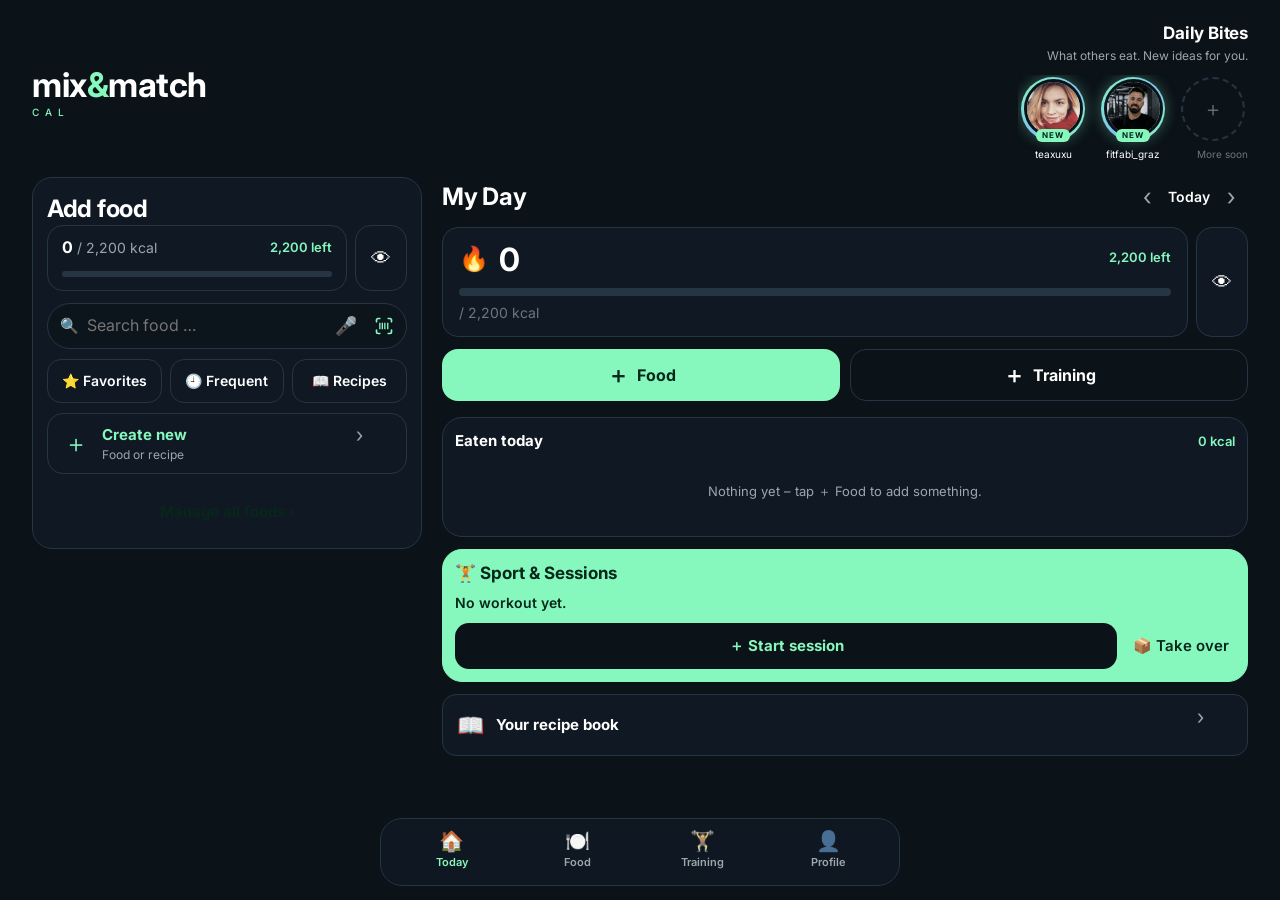
==== commit 60375f0b: "Version 4.1: Übungs-Suche im Sport-Fenster (eigene + Bibliothek), Session-Name beschriftet Co-Author" ====
--- a/index.html
+++ b/index.html
@@ -329,8 +329,14 @@
             <h2 id="sportTitel">Sport today</h2>
             <button type="button" class="knopf-icon" data-schliessen data-t-aria="schliessen" aria-label="Close">✕</button>
         </div>
+        <label class="feld-titel" for="sessionName" data-t="sessionNameTitel">Session name (optional)</label>
         <input id="sessionName" class="eingabe-name session-name" type="text" maxlength="40" autocomplete="off"
                data-t-ph="sessionNamePh" data-t-aria="sessionNameAria" placeholder="Session name, e.g. HYROX unit" aria-label="Session name">
+        <label class="suche sport-suche">
+            <span aria-hidden="true">🔍</span>
+            <input id="sportSuche" type="search" data-t-ph="sportSuchePh" placeholder="Search exercise …" autocomplete="off" enterkeyhint="search">
+        </label>
+        <div id="sportSuchTreffer" class="sport-liste" hidden></div>
         <div id="sportListe" class="sport-liste"></div>
         <div class="sport-knoepfe">
             <button type="button" class="knopf-primaer" id="sportNeu" data-t="uebungNeu">＋ New exercise</button>
--- a/css/style.css
+++ b/css/style.css
@@ -2094,3 +2094,9 @@
 .rezeptbuch-zeile { align-items: center; }
 #lebensmittelListe[hidden], .schnell-panel[hidden], .tag-treffer[hidden] { display: none; }
 @media (max-width: 359px) { .essen-chip .chip-emo { display: none; } .essen-chip { font-size: 13px; padding: 0 4px; } }
+
+/* Sport-Fenster: Name-Feld beschriftet, eigene Übungs-Suche */
+.feld-titel { display: block; font-size: 13px; color: var(--text-grau); margin: 0 0 4px 2px; }
+.sport-suche { margin: 14px 0 8px; }
+#sportSuchTreffer[hidden], #sportMeine[hidden] { display: none; }
+#sportSuchTreffer .knopf-zweit { margin-top: 8px; }
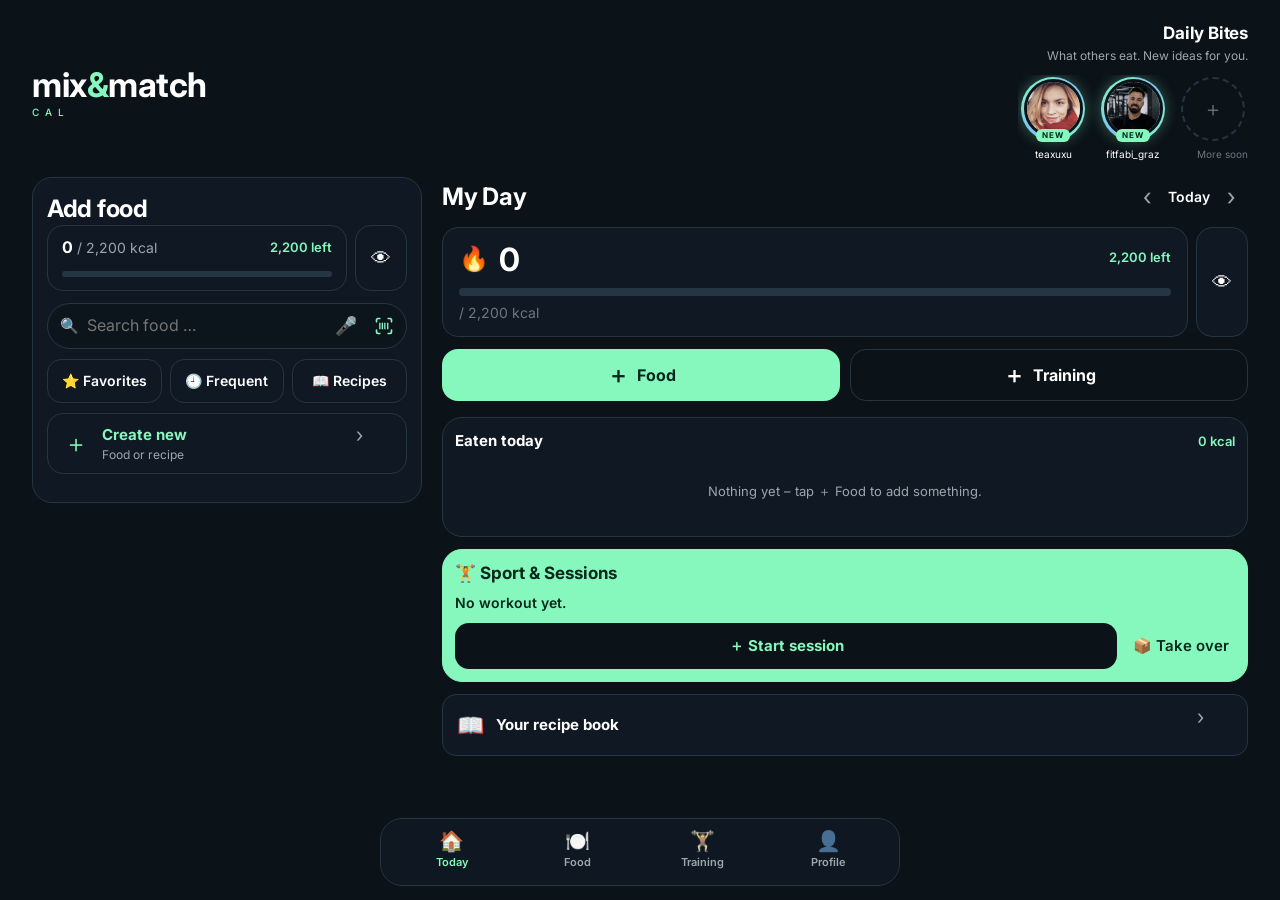
==== commit 254b2677: "Version 4.6: leer starten, Löschen (alle/eigene/alles), gleiche Kacheln auf Essen, Fenster bildschir" ====
--- a/index.html
+++ b/index.html
@@ -56,7 +56,7 @@
         <section class="bereich bereich-foods">
 
             <h2 class="tag-titel" data-t="essenHinzu">Add food</h2>
-            <div class="kcal-zeile">
+            <div class="kcal-zeile" id="essenKcalZeile">
                 <div class="kcal-mini" id="essenKcal"><span class="kcal-mini-text"><b id="essenKcalIst">0</b> / <span id="essenKcalZiel">2.200</span> kcal</span><span class="kcal-mini-frei" id="essenKcalFrei"></span><span class="kpi-spur"><i id="essenKcalSpur"></i></span></div>
                 <button type="button" class="knopf-auge" data-anzeige data-t-aria="anzeigeTitel" aria-label="What do you want to see?">👁</button>
             </div>
@@ -114,7 +114,8 @@
             </div>
 
             <!-- Kennzahlen: Icon · Zahl · Balken · Ziel (ohne viel Text) -->
-            <div class="kpi-bereich">
+            <span id="kpiAnker" hidden></span>
+            <div class="kpi-bereich" id="kpiBereich">
             <div class="kpis" role="group" data-t-aria="kennzahlen" aria-label="Today's totals">
                 <div class="kpi" id="kpiKcal" style="--farbe: var(--farbe-kcal)">
                     <span class="kpi-zeile"><span class="kpi-icon" aria-hidden="true">🔥</span><strong id="kcalIst">0</strong></span>
@@ -158,18 +159,26 @@
 
         <!-- ===== Bereich: Training ===== -->
         <section class="bereich bereich-training">
-            <h2 class="tag-titel" data-t="trainingTitel">My training</h2>
-            <div class="plus-knoepfe">
-                <button type="button" class="knopf-plus-essen" id="knopfTrainingSession"><span aria-hidden="true">＋</span> <span data-t="sessionNeu">Start session</span></button>
-                <button type="button" class="knopf-plus-training" id="knopfTrainingUebung"><span aria-hidden="true">＋</span> <span data-t="uebungAnlegen">New exercise</span></button>
-            </div>
-            <div id="trainingHeute"></div>
-            <h3 class="block-titel" data-t="trainingWoche">Last 7 days</h3>
-            <div id="trainingWoche" class="sport-liste"></div>
-            <h3 class="block-titel" data-t="trainingSessions">Saved sessions</h3>
-            <div id="trainingSessions" class="sport-liste"></div>
-            <h3 class="block-titel" data-t="trainingUebungen">My exercises</h3>
-            <div id="trainingUebungen" class="sport-liste"></div>
+            <h2 class="tag-titel" data-t="trainingHinzu">Add training</h2>
+            <label class="suche">
+                <span aria-hidden="true">🔍</span>
+                <input id="trainingSuche" type="search" data-t-ph="sportSuchePh" placeholder="Search exercise …" autocomplete="off" enterkeyhint="search">
+            </label>
+            <div class="essen-chips" role="group">
+                <button type="button" class="essen-chip" id="trainingChipFav" aria-pressed="false"><span class="chip-emo" aria-hidden="true">⭐ </span><span data-t="filterFav">Favorites</span></button>
+                <button type="button" class="essen-chip" id="trainingChipHaeufig" aria-pressed="false"><span class="chip-emo" aria-hidden="true">🕘 </span><span data-t="haeufig">Frequent</span></button>
+                <button type="button" class="essen-chip" id="trainingChipPakete" aria-pressed="false"><span class="chip-emo" aria-hidden="true">📦 </span><span data-t="pakete">Packages</span></button>
+            </div>
+            <button type="button" class="neu-zeile" id="trainingNeu"><span class="neu-plus" aria-hidden="true">＋</span><span class="sport-info"><strong data-t="neuAnlegen">Create new</strong><small data-t="neuUebungKurz">Your own exercise</small></span><span class="knopf-icon klein" aria-hidden="true">›</span></button>
+            <div id="trainingAuswahl" class="liste kompakt training-auswahl"></div>
+            <section class="mahlzeit training-tag">
+                <div class="mahlzeit-kopf"><h3 id="trainingTagTitel">Trained today</h3><span class="mahlzeit-kcal" id="trainingTagAnzahl"></span></div>
+                <div id="trainingTag" class="eintraege"></div>
+                <div class="paket-speichern" id="paketSpeichernBox" hidden>
+                    <input id="paketName" class="eingabe-name" type="text" maxlength="40" autocomplete="off" data-t-ph="paketNamePh" placeholder="Package name, e.g. Leg day">
+                    <button type="button" class="knopf-zweit" id="paketSpeichern" data-t="paketSpeichern">💾 Save as package</button>
+                </div>
+            </section>
         </section>
 
         <!-- ===== Bereich: Profil ===== -->
@@ -199,6 +208,11 @@
                         <button type="button" data-sprache="de" lang="de">DE</button>
                     </div>
                 </div>
+                <button type="button" class="profil-zeile" id="knopfDatenLoeschen">
+                    <span class="sport-icon" aria-hidden="true">🗑</span>
+                    <span class="sport-info"><strong data-t="datenLoeschen">Delete data</strong><small data-t="datenLoeschenText">Your own foods, exercises – or everything</small></span>
+                    <span class="knopf-icon klein" aria-hidden="true">›</span>
+                </button>
                 <button type="button" class="profil-zeile" id="profilAppZeile" hidden>
                     <span class="sport-icon" aria-hidden="true">📲</span>
                     <span class="sport-info"><strong data-t="appInstallieren">Save as app</strong><small data-t="appInstallierenText">Tap for the step-by-step guide</small></span>
@@ -416,6 +430,20 @@
         <p id="kontoFehler" class="fehler" role="alert"></p>
     </dialog>
 
+    <!-- ===== Fenster: Daten löschen (immer mit zweitem Tipp) ===== -->
+    <dialog id="dialogLoeschen" class="fenster">
+        <div class="fenster-kopf">
+            <h2 data-t="datenLoeschen">Delete data</h2>
+            <button type="button" class="knopf-icon" data-schliessen data-t-aria="schliessen" aria-label="Close">✕</button>
+        </div>
+        <p class="leer klein" data-t="loeschenHinweis">Tap once, then tap again to confirm. Deleted data cannot be restored (if you are signed in, also online).</p>
+        <div class="loeschen-liste">
+            <button type="button" class="knopf-zweit breit" id="loeschenEigeneLm" data-t="loeschenEigeneLm">🗑 Delete my own foods &amp; recipes</button>
+            <button type="button" class="knopf-zweit breit" id="loeschenEigeneUebungen" data-t="loeschenEigeneUebungen">🗑 Delete my exercises &amp; packages</button>
+            <button type="button" class="knopf-zweit breit gefahr" id="loeschenAlles" data-t="loeschenAlles">🗑 Delete everything (fresh start)</button>
+        </div>
+    </dialog>
+
     <!-- ===== Fenster: Anzeige – was soll man sehen? (👁) ===== -->
     <dialog id="dialogAnzeige" class="fenster">
         <div class="fenster-kopf">
--- a/css/style.css
+++ b/css/style.css
@@ -2100,3 +2100,51 @@
 .sport-suche { margin: 14px 0 8px; }
 #sportSuchTreffer[hidden], #sportMeine[hidden] { display: none; }
 #sportSuchTreffer .knopf-zweit { margin-top: 8px; }
+
+/* Training-Seite (v4.2) – wie die Essen-Seite */
+.bereich-training .suche { margin-bottom: 10px; }
+.training-auswahl { max-height: 380px; overflow-y: auto; overscroll-behavior: contain; margin-bottom: 14px; border-radius: 16px; }
+.training-auswahl .schnell-zeile .sport-icon { font-size: 22px; }
+.training-auswahl .schnell-dazu { display: flex; align-items: center; gap: 10px; text-align: left; }
+.training-tag { margin-top: 4px; }
+.training-tag .sport-eintrag { display: flex; align-items: center; gap: 6px; }
+.training-tag .sport-eintrag .sport-zeile { flex: 1; min-width: 0; }
+.paket-speichern { display: flex; gap: 8px; margin-top: 12px; flex-wrap: wrap; }
+.paket-speichern .eingabe-name { flex: 1 1 160px; min-width: 0; font-size: 16px; }
+.paket-speichern .knopf-zweit { flex: 1 1 auto; }
+.paket-speichern[hidden] { display: none; }
+.training-tag .sport-eintrag { min-width: 0; }
+.training-tag .sport-zeile .sport-info { min-width: 0; flex: 1; }
+.training-tag .sport-zeile .sport-info strong, .training-tag .sport-zeile .sport-info small { display: block; overflow: hidden; text-overflow: ellipsis; white-space: nowrap; }
+.training-tag .eintrag-entfernen { flex: none; }
+.training-tag { min-width: 0; overflow: hidden; }
+#trainingAuswahl[hidden] { display: none; }
+
+/* Löschen (v4.4) */
+.knopf-loeschen { flex: none; min-height: 36px; padding: 0 10px; border-radius: 10px; border: 1px solid var(--rand); background: transparent; color: var(--text-grau); font-size: 13px; cursor: pointer; white-space: nowrap; }
+.knopf-loeschen.sicher { background: var(--farbe-fehler); border-color: var(--farbe-fehler); color: #fff; font-weight: 700; }
+.mahlzeit-kopf .knopf-loeschen { margin-left: auto; margin-right: 8px; }
+.schnell-zeile .knopf-loeschen { min-width: 40px; }
+.loeschen-liste { display: grid; gap: 10px; margin-top: 10px; }
+.loeschen-liste .gefahr { border-color: var(--farbe-fehler); color: var(--farbe-fehler); }
+.loeschen-liste .sicher { background: var(--farbe-fehler); border-color: var(--farbe-fehler); color: #fff; }
+#essenKcalZeile[hidden] { display: none; }
+
+/* ===== Version 4.6: Fenster am Handy immer über den ganzen (sichtbaren) Bildschirm =====
+   Die Höhe folgt dem sichtbaren Bereich: geht die Tastatur auf, wird das Fenster kürzer
+   statt hinter der Tastatur zu verschwinden. Wohnhaus-Bild: die Schiebetür passt sich dem Raum an. */
+@media (max-width: 899px) {
+    .fenster[open] {
+        position: fixed; left: 0; right: 0; bottom: auto;
+        top: var(--vv-oben, 0px);
+        width: 100%; max-width: 100%;
+        height: var(--sichtbar, 100dvh); max-height: var(--sichtbar, 100dvh);
+        margin: 0; border: none; border-radius: 0;
+        padding-top: max(16px, env(safe-area-inset-top));
+        padding-bottom: calc(28px + env(safe-area-inset-bottom));
+        overflow-y: auto; overscroll-behavior: contain;
+    }
+    #dialogSport[open] { min-height: 0; }
+    /* Kopf mit ✕ bleibt beim Scrollen oben sichtbar */
+    .fenster[open] .fenster-kopf { position: sticky; top: calc(-1 * max(16px, env(safe-area-inset-top))); z-index: 2; background: var(--flaeche); padding-top: 4px; padding-bottom: 8px; }
+}
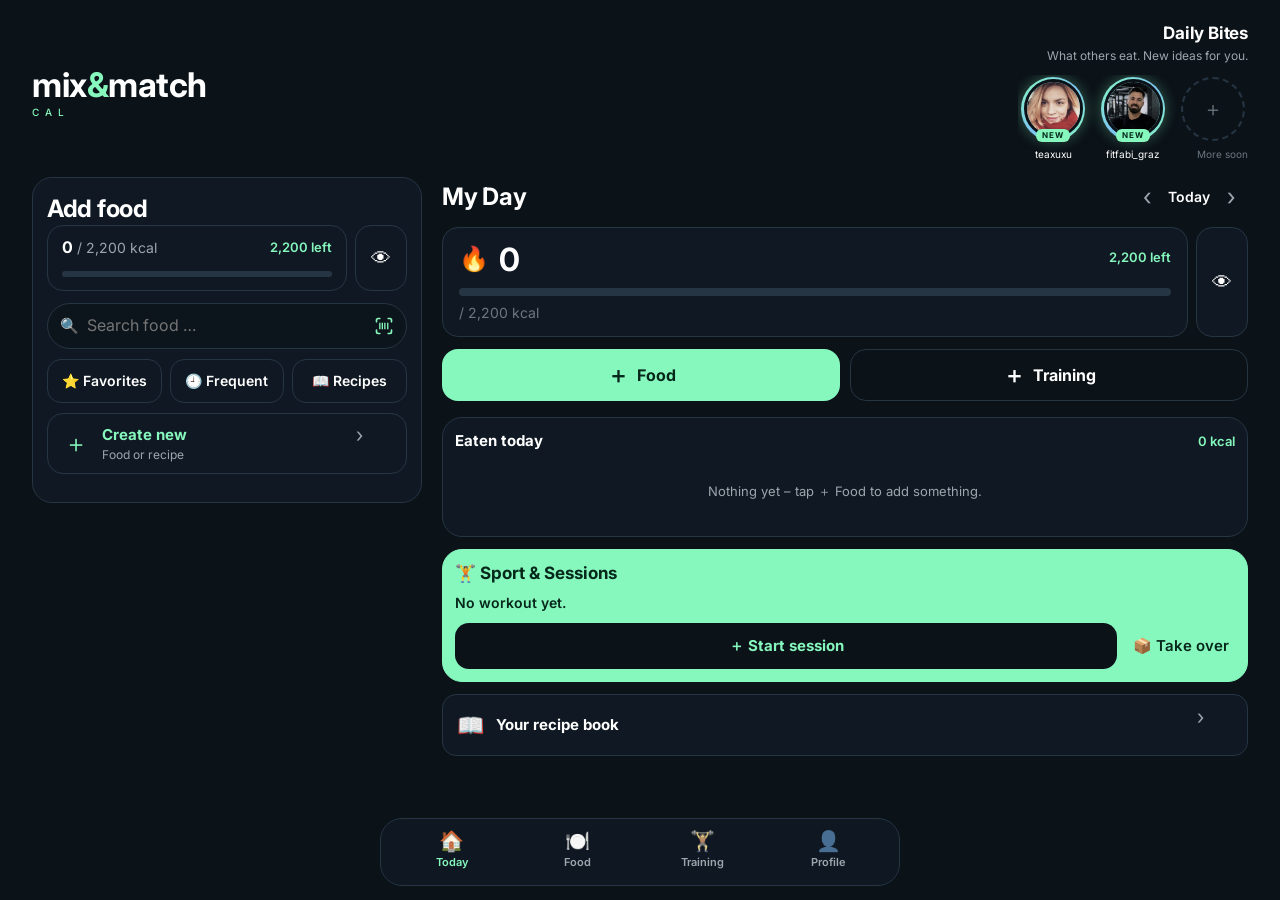
==== commit 527cf4fc: "Version 5.1: Daily Bites mit Überschrift, Tastatur-Hausordnung, Mengen-Fenster (1 g / ½ Stück), Heut" ====
--- a/index.html
+++ b/index.html
@@ -65,7 +65,6 @@
                 <label class="suche tag-suche">
                     <span aria-hidden="true">🔍</span>
                     <input id="tagSuche" type="search" data-t-ph="tagSuchePh" placeholder="Add food …" autocomplete="off" enterkeyhint="search">
-                    <button type="button" class="suche-mikro" id="tagMikro" data-t-aria="diktieren" data-t-title="diktieren" aria-label="Dictate" title="Dictate" hidden>🎤</button>
                     <button type="button" class="suche-scan" id="tagScan" data-t-aria="scanOeffnen" data-t-title="scanOeffnen" aria-label="Scan barcode" title="Scan barcode">
                         <svg viewBox="0 0 24 24" width="20" height="20" aria-hidden="true"><path d="M3 7V5a2 2 0 0 1 2-2h2M17 3h2a2 2 0 0 1 2 2v2M21 17v2a2 2 0 0 1-2 2h-2M7 21H5a2 2 0 0 1-2-2v-2" fill="none" stroke="currentColor" stroke-width="2" stroke-linecap="round"/><path d="M7 8v8M10 8v8M13 8v8M16.5 8v8" stroke="currentColor" stroke-width="1.6"/></svg>
                     </button>
@@ -97,6 +96,7 @@
 
             <h3 class="block-titel" id="listeTitel" hidden></h3>
             <div id="lebensmittelListe" class="liste"></div>
+            <span id="essenTagAnker" hidden></span>
             <button type="button" class="knopf-link" id="knopfAlleLm" data-t="alleLm">Manage all foods ›</button>
         </section>
 
@@ -148,6 +148,7 @@
 
 
             <div id="trainerVorschlaege" class="vorschlaege" hidden></div>
+            <span id="mahlzeitenAnker" hidden></span>
             <div id="mahlzeiten" class="mahlzeiten"></div>
             <div id="sportTag" class="sport-tag"></div>
             <button type="button" class="profil-zeile rezeptbuch-zeile" id="knopfRezeptbuch">
@@ -325,11 +326,11 @@
                 <span class="neu-icon" aria-hidden="true">📷</span>
                 <span><b data-t="neuScan">Scan barcode</b><small data-t="neuScanText">Point the camera at the package</small></span>
             </button>
-            <button type="button" class="neu-karte" id="neuUebung">
+            <button type="button" class="neu-karte" id="neuUebung" hidden>
                 <span class="neu-icon" aria-hidden="true">🏋️</span>
                 <span><b data-t="neuUebung">Exercise</b><small data-t="neuUebungText">A single exercise – from suggestions or your own</small></span>
             </button>
-            <button type="button" class="neu-karte" id="neuSession">
+            <button type="button" class="neu-karte" id="neuSession" hidden>
                 <span class="neu-icon" aria-hidden="true">📦</span>
                 <span><b data-t="neuSession">Whole session</b><small data-t="neuSessionText">HYROX, triathlon, gym, home – or one of yours</small></span>
             </button>
@@ -428,6 +429,24 @@
         </div>
         <div id="kontoInhalt" class="konto-inhalt"></div>
         <p id="kontoFehler" class="fehler" role="alert"></p>
+    </dialog>
+
+    <!-- ===== Fenster: Menge wählen, bevor eingetragen wird ===== -->
+    <dialog id="dialogMenge" class="fenster">
+        <div class="fenster-kopf">
+            <h2 data-t="mengeTitel">How much?</h2>
+            <button type="button" class="knopf-icon" data-schliessen data-t-aria="schliessen" aria-label="Close">✕</button>
+        </div>
+        <div class="menge-lm" id="mengeLm"></div>
+        <div class="menge-eingabe">
+            <button type="button" class="menge-knopf" id="mengeMinus" data-t-aria="weniger" aria-label="Less">−</button>
+            <input id="mengeWert" type="text" inputmode="decimal" enterkeyhint="done" autocomplete="off" aria-label="Amount">
+            <button type="button" class="menge-knopf" id="mengePlus" data-t-aria="mehr" aria-label="More">＋</button>
+        </div>
+        <div class="einheit-wahl menge-einheit" id="mengeEinheit" role="group"></div>
+        <div class="menge-schnell" id="mengeSchnell"></div>
+        <div class="menge-vorschau" id="mengeVorschau"></div>
+        <button type="button" class="knopf-primaer breit" id="mengeEintragen" data-t="mengeEintragen">✓ Add</button>
     </dialog>
 
     <!-- ===== Fenster: Daten löschen (immer mit zweitem Tipp) ===== -->
@@ -715,7 +734,6 @@
     <script src="js/wolke-konfig.js"></script>
     <script src="js/wolke.js"></script>
     <script src="js/konto.js"></script>
-    <script src="js/sprache-eingabe.js"></script>
     <script src="js/app.js"></script>
 </body>
 
--- a/css/style.css
+++ b/css/style.css
@@ -2148,3 +2148,99 @@
     /* Kopf mit ✕ bleibt beim Scrollen oben sichtbar */
     .fenster[open] .fenster-kopf { position: sticky; top: calc(-1 * max(16px, env(safe-area-inset-top))); z-index: 2; background: var(--flaeche); padding-top: 4px; padding-bottom: 8px; }
 }
+
+/* ===== Version 4.7: Daily Bites mit Überschrift (wie Entwurf v5) =====
+   Logo oben, darunter „Daily Bites – Was andere essen. Neue Ideen für dich.“, dann die Kreise.
+   So ist klar: das sind Inspirationen, nicht die Macher der App. */
+@media (max-width: 899px) {
+    body[data-tab="plan"] .kopf { flex-direction: column; align-items: stretch; gap: 14px; }
+    .kopf .creators-titel, .kopf .creators-unter {
+        position: static; width: auto; height: auto; overflow: visible; clip: auto; white-space: normal;
+    }
+    .kopf .creators-titel { margin: 0; font-size: 20px; font-weight: 700; color: var(--text); }
+    .kopf .creators-unter { margin: 2px 0 8px; font-size: 14px; color: var(--text-grau); }
+    .kopf .story-leiste { justify-content: flex-start; }
+}
+
+/* ===== Version 4.8: Speichern immer sichtbar (auch mit Tastatur), Hintergrund nicht durchscheinen ===== */
+@media (max-width: 899px) {
+    .fenster::backdrop { background: var(--hintergrund); }
+    .fenster[open] .fenster-aktionen,
+    .fenster[open] #uebungSpeichern,
+    .fenster[open] form > .knopf-primaer.breit {
+        position: sticky; bottom: 0; z-index: 3;
+        box-shadow: 0 -14px 18px 6px var(--flaeche);
+    }
+    .fenster[open] .fenster-aktionen { background: var(--flaeche); padding: 8px 0 4px; margin-bottom: 0; }
+}
+
+/* ===== Version 4.9: Mengen-Fenster ===== */
+.menge-lm { display: flex; align-items: center; gap: 12px; padding: 12px; border-radius: 16px; background: var(--flaeche-hell); border: 1px solid var(--rand); margin-bottom: 16px; }
+.menge-lm .lm-info { min-width: 0; }
+.menge-eingabe { display: grid; grid-template-columns: 64px 1fr 64px; gap: 10px; align-items: center; }
+.menge-knopf { height: 60px; border-radius: 18px; border: 1px solid var(--rand); background: var(--flaeche-hell); color: var(--text); font-size: 30px; font-weight: 600; cursor: pointer; }
+.menge-knopf:active { background: var(--akzent); color: var(--akzent-text); }
+#mengeWert { height: 60px; width: 100%; min-width: 0; text-align: center; font-size: 30px; font-weight: 700; border-radius: 18px; border: 1px solid var(--akzent); background: var(--hintergrund); color: var(--text); }
+.menge-einheit { display: flex; justify-content: center; margin: 12px auto 0; width: fit-content; }
+.menge-einheit[hidden] { display: none; }
+.menge-schnell { display: grid; grid-template-columns: repeat(5, 1fr); gap: 6px; margin: 14px 0; }
+.menge-chip { min-height: 42px; border-radius: 12px; border: 1px solid var(--rand); background: var(--flaeche); color: var(--text); font-size: 14px; font-weight: 600; cursor: pointer; white-space: nowrap; }
+.menge-chip.aktiv { background: var(--akzent); border-color: var(--akzent); color: var(--akzent-text); }
+.menge-vorschau { display: grid; gap: 4px; text-align: center; padding: 12px; border-radius: 16px; background: var(--flaeche-hell); margin-bottom: 14px; }
+.menge-vorschau strong { font-size: 22px; }
+.menge-vorschau span, .menge-vorschau small { color: var(--text-grau); font-size: 14px; }
+@media (max-width: 359px) { .menge-chip { font-size: 12px; } .menge-eingabe { grid-template-columns: 54px 1fr 54px; } }
+
+/* ===== Version 5.0: Tastatur-Hausordnung + Feinschliff ===== */
+@media (max-width: 899px) {
+    /* Tastatur offen → Leiste unten weg (schwebt sonst über der Tastatur und verdeckt Treffer) */
+    body.tastatur .unten-nav { display: none; }
+    body.tastatur { padding-bottom: 75vh; } /* Platz, damit das Suchfeld ganz nach oben geschoben werden kann */
+    /* Mengen-Fenster: Eintragen klebt unten, bei wenig Platz kompakter */
+    .fenster[open] #mengeEintragen { position: sticky; bottom: 0; z-index: 3; box-shadow: 0 -14px 18px 6px var(--flaeche); }
+}
+@media (max-width: 899px) and (max-height: 560px) {
+    .menge-lm { padding: 8px; margin-bottom: 10px; }
+    .menge-schnell { margin: 8px 0; }
+    .menge-vorschau { padding: 8px; margin-bottom: 8px; }
+    .menge-vorschau strong { font-size: 18px; }
+    .menge-knopf, #mengeWert { height: 52px; }
+    .fenster[open] { padding-bottom: 12px; }
+}
+#mengeEintragen:disabled { opacity: 0.45; }
+
+/* 4 Kacheln nebeneinander: Zahlen passen immer (auch 1.850 kcal) */
+.kpis[data-anzahl="4"] .kpi { padding: 8px 6px 7px; }
+.kpis[data-anzahl="4"] .kpi strong { font-size: 15px; }
+.kpis[data-anzahl="4"] .kpi-icon { font-size: 14px; margin-bottom: 2px; }
+.kpis[data-anzahl="4"] .kpi small { font-size: 10px; white-space: nowrap; overflow: hidden; text-overflow: clip; max-width: 100%; }
+.kpis[data-anzahl="4"] .kpi-zeile { gap: 3px; }
+.kpis[data-anzahl="3"] .kpi strong { font-size: 18px; }
+
+/* Meldungen oben statt unten – verdecken weder neue Einträge noch die Tastatur */
+.meldung { bottom: auto; top: calc(10px + env(safe-area-inset-top)); width: max-content; max-width: calc(100% - 32px); text-align: center; transform: translate(-50%, -12px); }
+.meldung.sichtbar { transform: translate(-50%, 0); }
+.kpis[data-anzahl="4"] .kpi-zeile { flex-direction: column; align-items: flex-start; gap: 1px; }
+.kpis[data-anzahl="4"] .kpi-einheit-text { display: none; }
+/* Meldung oben: unteren Rand sicher aufheben (ältere Regel setzt bottom mit !important) */
+.meldung { bottom: auto !important; height: auto; }
+.neu-karte[hidden] { display: none; }
+
+/* ===== Version 5.1: Übungen abhaken (To-do) + Scrollen ohne Hängen ===== */
+.abhaken {
+    flex: none; width: 34px; height: 34px; border-radius: 10px; border: 2px solid #2f8f62;
+    background: transparent; color: #fff; font-size: 18px; font-weight: 800; line-height: 1; cursor: pointer;
+    display: grid; place-items: center;
+}
+.abhaken.an { background: #2f8f62; }
+.bereich-training .abhaken { border-color: var(--akzent); }
+.bereich-training .abhaken.an { background: var(--akzent); color: var(--akzent-text); }
+.sport-eintrag.erledigt .sport-zeile strong { text-decoration: line-through; opacity: 0.7; }
+.sport-karte .sport-eintrag { margin-bottom: 6px; }
+.sport-karte .sport-eintrag .sport-zeile { margin-bottom: 0; }
+/* Keine Scroll-Fallen mehr: Listen laufen mit der Seite mit (iPhone blieb im inneren Kästchen hängen) */
+.training-auswahl { max-height: none; overflow: visible; }
+.mahlzeiten .tagesliste .eintraege, .mahlzeiten .tagesliste > .liste, .tag-treffer { overscroll-behavior: auto; }
+.tag-treffer { max-height: none; overflow: visible; }
+#trainingAuswahl, #tagTreffer, #auswahlListe.liste.kompakt { max-height: none; overflow: visible; } /* keine Scroll-Fallen im Kästchen – die Seite scrollt */
+.sport-karte .eintrag-entfernen { flex: none; color: #0b3b26; }
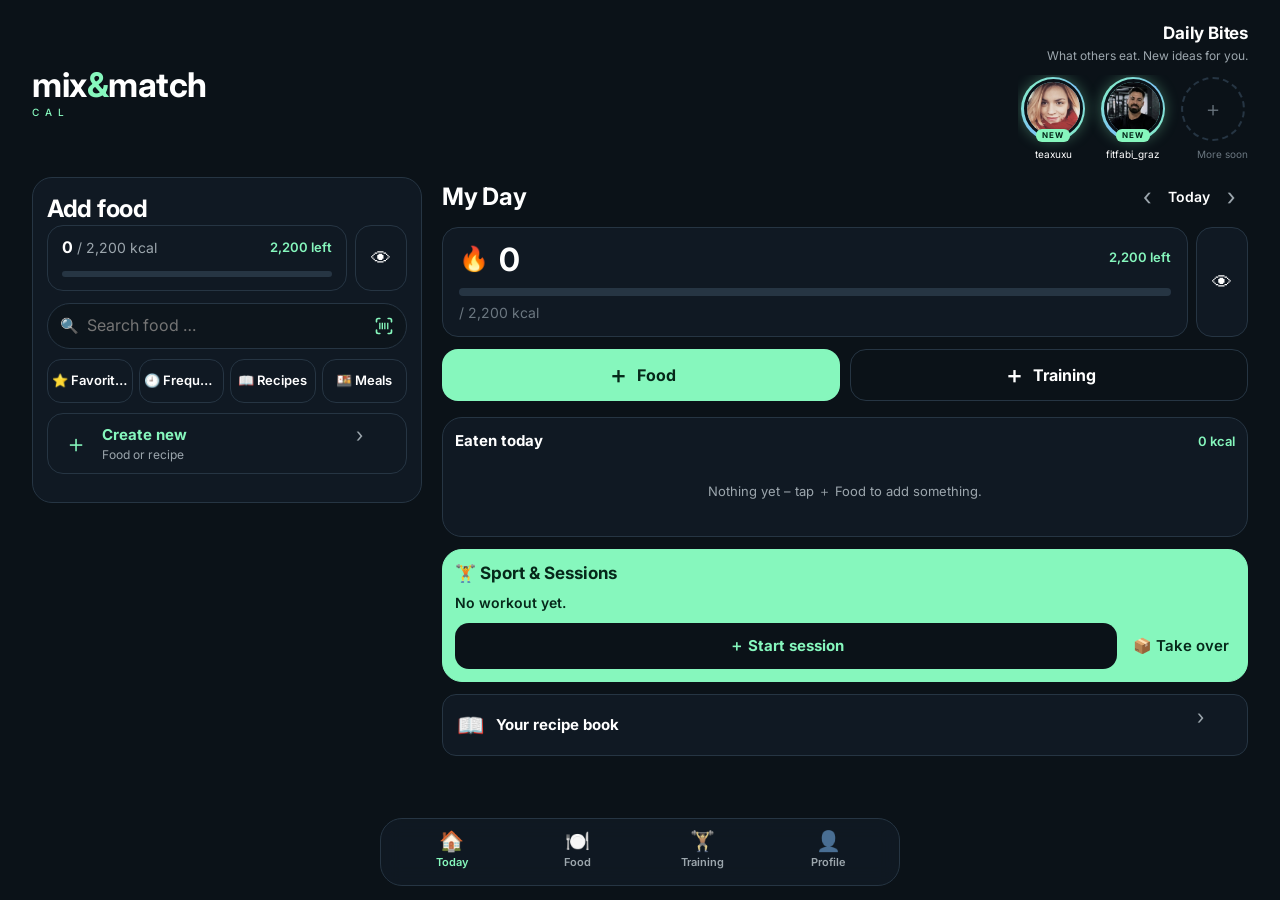
==== commit 23fe4e03: "Version 5.9: Mahlzeiten speichern (wie Pakete) – Einträge gruppieren, später alle einzeln mit Menge " ====
--- a/index.html
+++ b/index.html
@@ -74,6 +74,7 @@
                 <button type="button" class="essen-chip" id="iconFavoriten" aria-pressed="false"><span class="chip-emo" aria-hidden="true">⭐ </span><span data-t="filterFav">Favorites</span></button>
                 <button type="button" class="essen-chip" id="iconZuletzt" aria-pressed="false"><span class="chip-emo" aria-hidden="true">🕘 </span><span data-t="haeufig">Frequent</span></button>
                 <button type="button" class="essen-chip" id="iconRezepte" aria-pressed="false"><span class="chip-emo" aria-hidden="true">📖 </span><span data-t="filterRezepte">Recipes</span></button>
+                <button type="button" class="essen-chip" id="iconMahlzeiten" aria-pressed="false"><span class="chip-emo" aria-hidden="true">🍱 </span><span data-t="mahlzeitenChip">Meals</span></button>
                         </div>
             <button type="button" class="neu-zeile" id="knopfNeuKlein"><span class="neu-plus" aria-hidden="true">＋</span><span class="sport-info"><strong data-t="neuAnlegen">Create new</strong><small data-t="neuAnlegenText">Food or recipe</small></span><span class="knopf-icon klein" aria-hidden="true">›</span></button>
             <div id="tagTreffer" class="tag-treffer liste kompakt" hidden></div>
@@ -431,6 +432,20 @@
         <p id="kontoFehler" class="fehler" role="alert"></p>
     </dialog>
 
+    <!-- ===== Fenster: Einträge als Mahlzeit speichern ===== -->
+    <dialog id="dialogMahlzeit" class="fenster">
+        <div class="fenster-kopf">
+            <h2 data-t="mahlzeitTitel">Save as meal</h2>
+            <button type="button" class="knopf-icon" data-schliessen data-t-aria="schliessen" aria-label="Close">✕</button>
+        </div>
+        <label class="feld-titel" for="mahlzeitName" data-t="mahlzeitName">Name of the meal</label>
+        <input id="mahlzeitName" class="eingabe-name" type="text" maxlength="40" autocomplete="off" data-t-ph="mahlzeitNamePh" placeholder="e.g. My breakfast">
+        <p class="leer klein" data-t="mahlzeitWaehlen">Which foods belong to it?</p>
+        <div id="mahlzeitAuswahl" class="anzeige-liste"></div>
+        <p class="fehler" id="mahlzeitFehler" hidden></p>
+        <button type="button" class="knopf-primaer breit" id="mahlzeitSpeichern" data-t="mahlzeitSpeichern">💾 Save meal</button>
+    </dialog>
+
     <!-- ===== Fenster: Menge wählen, bevor eingetragen wird ===== -->
     <dialog id="dialogMenge" class="fenster">
         <div class="fenster-kopf">
--- a/css/style.css
+++ b/css/style.css
@@ -2244,3 +2244,37 @@
 .tag-treffer { max-height: none; overflow: visible; }
 #trainingAuswahl, #tagTreffer, #auswahlListe.liste.kompakt { max-height: none; overflow: visible; } /* keine Scroll-Fallen im Kästchen – die Seite scrollt */
 .sport-karte .eintrag-entfernen { flex: none; color: #0b3b26; }
+
+/* ===== Version 5.2: Speichern oben in der Kopfzeile (wie iPhone-Apps), unten nichts mehr festgeklebt ===== */
+.fenster-kopf { gap: 8px; }
+.fenster-kopf h2 { flex: 1; min-width: 0; overflow: hidden; text-overflow: ellipsis; white-space: nowrap; }
+.kopf-speichern {
+    flex: none; min-height: 44px; padding: 0 14px; border-radius: 14px; border: none;
+    background: var(--akzent); color: var(--akzent-text); font-size: 15px; font-weight: 700; cursor: pointer; white-space: nowrap;
+}
+.kopf-speichern:disabled { opacity: 0.45; }
+@media (max-width: 899px) {
+    .fenster[open] .fenster-aktionen,
+    .fenster[open] #uebungSpeichern,
+    .fenster[open] #mengeEintragen,
+    .fenster[open] form > .knopf-primaer.breit { position: static; box-shadow: none; }
+}
+
+/* ===== Version 5.3: Übungen sortieren (lange drücken, ziehen) ===== */
+[data-sort-id] { -webkit-user-select: none; user-select: none; -webkit-touch-callout: none; transition: transform 0.15s ease; }
+[data-sort-id].wird-gezogen { transition: none; position: relative; z-index: 5; transform-origin: center; box-shadow: 0 12px 28px rgba(0, 0, 0, 0.45); border-radius: 16px; }
+[data-sort-id].wird-gezogen .sport-zeile { outline: 2px solid var(--akzent); }
+.sortiert-gerade { touch-action: none; }
+
+/* ===== Version 5.9: Mahlzeiten speichern ===== */
+.bereich-foods .essen-chips { grid-template-columns: repeat(4, 1fr); gap: 6px; }
+.bereich-foods .essen-chip { font-size: 13px; padding: 0 4px; }
+@media (max-width: 389px) { .bereich-foods .essen-chip .chip-emo { display: none; } }
+.mahlzeit-merken { margin-top: 12px; }
+.mahlzeit-zeile .mahlzeit-inhalt { white-space: nowrap; overflow: hidden; text-overflow: ellipsis; max-width: 100%; }
+.mahlzeit-zeile .schnell-dazu { min-width: 0; }
+.mahlzeit-zeile .lm-info { min-width: 0; }
+#mahlzeitFehler[hidden] { display: none; }
+#dialogMahlzeit .eingabe-name { width: 100%; margin-bottom: 8px; font-size: 16px; }
+@media (max-width: 439px) { .bereich-foods .essen-chip .chip-emo { display: none; } }
+@media (max-width: 359px) { .bereich-foods .essen-chips { grid-template-columns: repeat(2, 1fr); } }
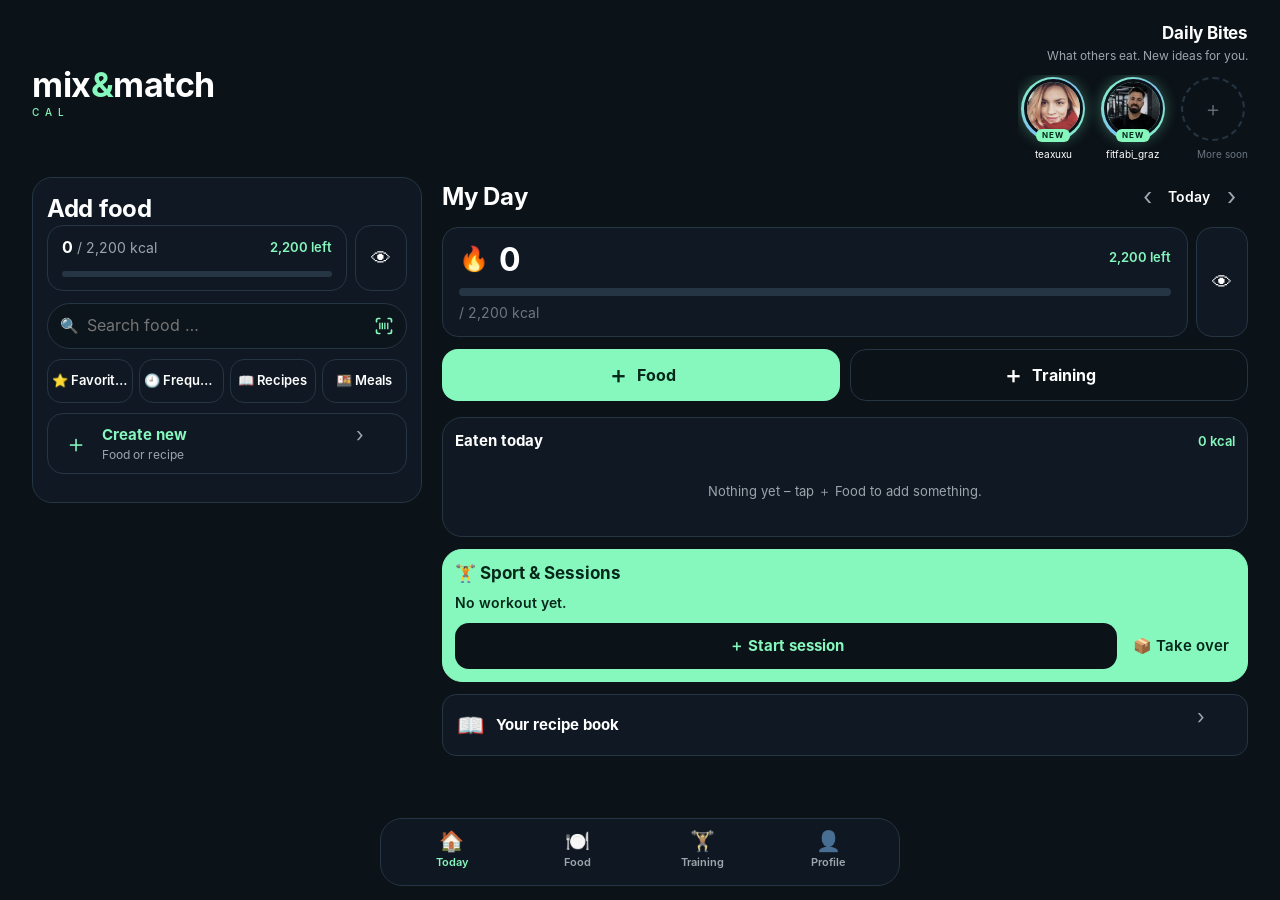
==== commit f96be98e: "Version 5.12: Impressum, Datenschutz, Einwilligung bei Registrierung, Konto selbst löschen, Schrift " ====
--- a/index.html
+++ b/index.html
@@ -29,9 +29,6 @@
     <link rel="apple-touch-icon" sizes="167x167" href="bilder/icon/apple-touch-icon-167.png?v=39">
     <link rel="apple-touch-icon" sizes="152x152" href="bilder/icon/apple-touch-icon-152.png?v=39">
 
-    <link rel="preconnect" href="https://fonts.googleapis.com">
-    <link rel="preconnect" href="https://fonts.gstatic.com" crossorigin>
-    <link href="https://fonts.googleapis.com/css2?family=Inter:wght@400;500;600;700&display=swap" rel="stylesheet">
     <link rel="stylesheet" href="css/style.css">
 </head>
 
@@ -225,6 +222,12 @@
                 Mix your favorite foods into your perfect day –
                 <span>calories and protein</span> are calculated automatically.
             </p>
+            <p class="hinweis-medizin" data-t="hinweisMedizin">Nutrition values are guide values. This app is not medical advice.</p>
+            <nav class="rechtliches" aria-label="Legal">
+                <a href="impressum.html" data-t="impressum">Imprint</a>
+                <span aria-hidden="true">·</span>
+                <a href="datenschutz.html" data-t="datenschutz">Privacy policy</a>
+            </nav>
             <p class="app-version" id="appVersion"></p>
         </section>
     </main>
--- a/css/style.css
+++ b/css/style.css
@@ -1,3 +1,9 @@
+/* Schrift Inter – liegt selbst auf unserem Server (kein Google Fonts → keine Daten an Dritte). */
+@font-face { font-family: "Inter"; font-style: normal; font-weight: 400; font-display: swap; src: url("schrift/inter-400.woff") format("woff"); }
+@font-face { font-family: "Inter"; font-style: normal; font-weight: 500; font-display: swap; src: url("schrift/inter-500.woff") format("woff"); }
+@font-face { font-family: "Inter"; font-style: normal; font-weight: 600; font-display: swap; src: url("schrift/inter-600.woff") format("woff"); }
+@font-face { font-family: "Inter"; font-style: normal; font-weight: 700; font-display: swap; src: url("schrift/inter-700.woff") format("woff"); }
+
 /* =====================================================
    Mix & Match Calories – Aussehen (Design-Agent)
    Handy zuerst: Grundregeln gelten fürs Handy,
@@ -2278,3 +2284,17 @@
 #dialogMahlzeit .eingabe-name { width: 100%; margin-bottom: 8px; font-size: 16px; }
 @media (max-width: 439px) { .bereich-foods .essen-chip .chip-emo { display: none; } }
 @media (max-width: 359px) { .bereich-foods .essen-chips { grid-template-columns: repeat(2, 1fr); } }
+
+/* ===== Version 5.11: Mahlzeit-Zeile – Texte untereinander, nichts läuft in die Knöpfe ===== */
+.mahlzeit-zeile .schnell-dazu { flex: 1 1 auto; overflow: hidden; }
+.mahlzeit-zeile .lm-info { display: flex; flex-direction: column; min-width: 0; flex: 1; overflow: hidden; }
+.mahlzeit-zeile .lm-info > span { display: block; min-width: 0; white-space: nowrap; overflow: hidden; text-overflow: ellipsis; }
+.mahlzeit-zeile .knopf-loeschen, .mahlzeit-zeile .schnell-plus-direkt { flex: none; }
+
+/* ===== v5.12 – Rechtliches: Einwilligung, Konto löschen, Links unten im Profil ===== */
+.konto-einwilligung { display: flex; gap: 10px; align-items: flex-start; font-size: 13px; line-height: 1.4; color: var(--text-grau); margin: 4px 0 2px; cursor: pointer; }
+.konto-einwilligung input { flex: none; width: 22px; height: 22px; margin: 1px 0 0; accent-color: var(--akzent); }
+.konto-link { display: inline-block; font-size: 13px; margin: 0 0 6px; color: var(--akzent); padding: 6px 0; }
+.hinweis-medizin { text-align: center; font-size: 12px; color: var(--text-grau); margin: 14px 16px 0; }
+.rechtliches { display: flex; justify-content: center; gap: 10px; font-size: 13px; margin: 6px 0 0; color: var(--text-grau); }
+.rechtliches a { color: var(--text-grau); padding: 8px 4px; }
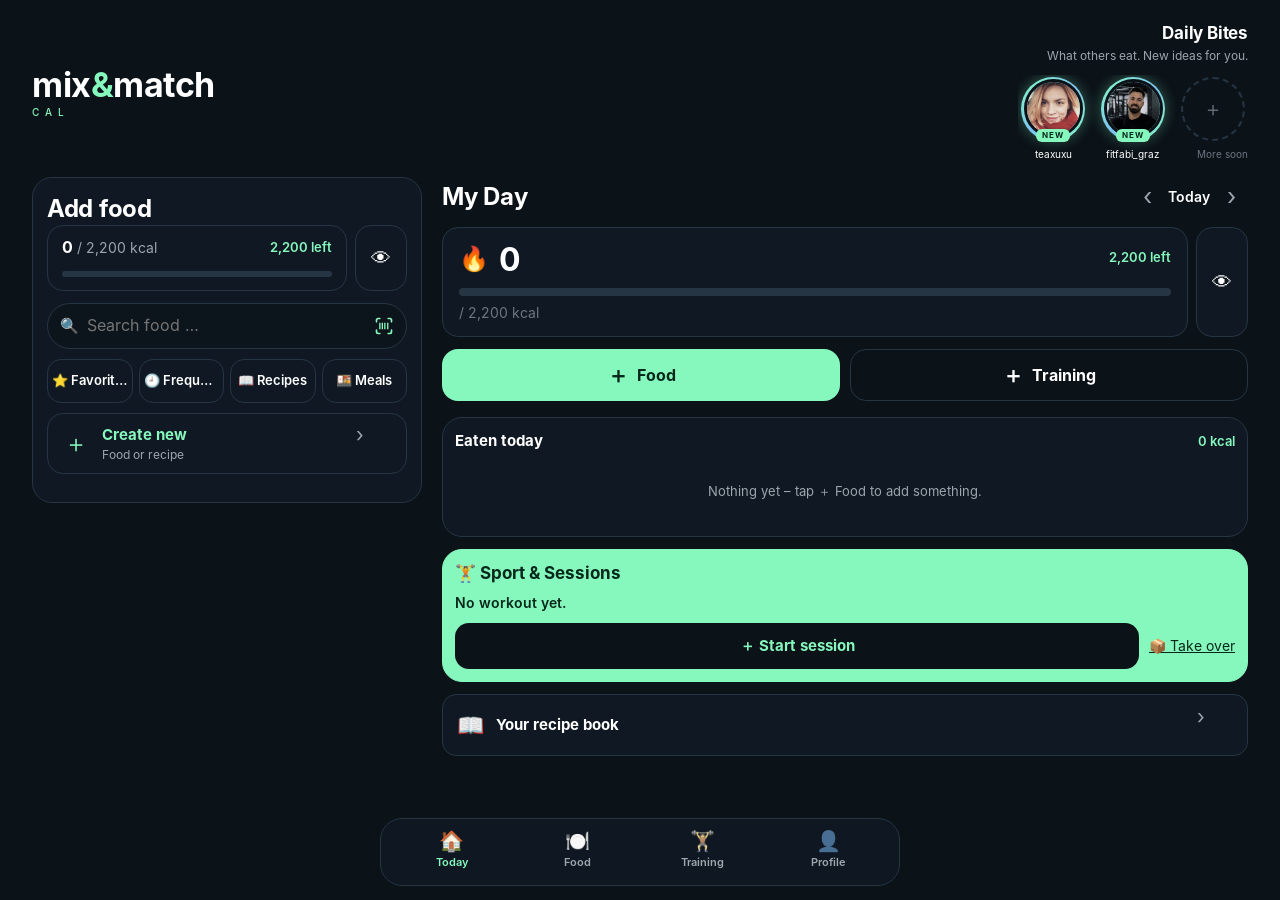
==== commit e57d1880: "Version 5.16: Trainer-Ansicht wie Training-Seite (Suche, Favoriten, Häufig, Pakete), Videos vom Trai" ====
--- a/index.html
+++ b/index.html
@@ -536,6 +536,22 @@
             <button type="button" class="knopf-pfeil" id="trainerVor" data-t-aria="tagVor" aria-label="Next day">›</button>
         </div>
         <div id="trainerInhalt"></div>
+        <!-- Übungen für die Sportlerin eintragen – genau wie auf der Training-Seite -->
+        <div id="trainerSportBox">
+            <p class="unterzeile" data-t="trainerUebungFuer">Add exercises for this day:</p>
+            <label class="suche">
+                <span aria-hidden="true">🔍</span>
+                <input id="trainerSportSuche" type="search" data-t-ph="sportSuchePh" placeholder="Search exercise …" autocomplete="off" enterkeyhint="search">
+            </label>
+            <div class="essen-chips" role="group">
+                <button type="button" class="essen-chip" id="trainerChipFav" aria-pressed="false"><span class="chip-emo" aria-hidden="true">⭐ </span><span data-t="filterFav">Favorites</span></button>
+                <button type="button" class="essen-chip" id="trainerChipHaeufig" aria-pressed="false"><span class="chip-emo" aria-hidden="true">🕘 </span><span data-t="haeufig">Frequent</span></button>
+                <button type="button" class="essen-chip" id="trainerChipPakete" aria-pressed="false"><span class="chip-emo" aria-hidden="true">📦 </span><span data-t="pakete">Packages</span></button>
+            </div>
+            <button type="button" class="neu-zeile" id="trainerUebungNeu"><span class="neu-plus" aria-hidden="true">＋</span><span class="sport-info"><strong data-t="neuAnlegen">Create new</strong><small data-t="trainerNeuKurz">New exercise, also with video</small></span><span class="knopf-icon klein" aria-hidden="true">›</span></button>
+            <div id="trainerSportAuswahl" class="liste training-auswahl" hidden></div>
+        </div>
+        <div id="trainerEssenInhalt"></div>
         <div id="trainerEssenBox" hidden>
             <p class="unterzeile" data-t="essenVorschlagen">Suggest food (counts only after confirmation):</p>
             <label class="suche">
--- a/css/style.css
+++ b/css/style.css
@@ -2298,3 +2298,13 @@
 .hinweis-medizin { text-align: center; font-size: 12px; color: var(--text-grau); margin: 14px 16px 0; }
 .rechtliches { display: flex; justify-content: center; gap: 10px; font-size: 13px; margin: 6px 0 0; color: var(--text-grau); }
 .rechtliches a { color: var(--text-grau); padding: 8px 4px; }
+
+/* v5.15 – Hinweis unter dem Einladungs-Code ganz anzeigen (nicht mit „…“ abschneiden) */
+.einladung-hinweis { display: block; white-space: normal !important; overflow: visible !important; text-overflow: clip !important; line-height: 1.35; }
+
+/* v5.16 – Trainer-Ansicht: Übungs-Auswahl wie auf der Training-Seite; „Passwort vergessen?“ */
+#trainerSportBox { margin: 6px 0 14px; display: flex; flex-direction: column; gap: 8px; }
+#trainerSportBox .essen-chips { margin: 0; }
+#trainerSportAuswahl[hidden] { display: none !important; }
+.knopf-link { background: none; border: 0; padding: 10px 0; text-align: center; font: inherit; font-size: 14px; cursor: pointer; text-decoration: underline; }
+.passwort-neu { margin: 6px 0 16px; }
